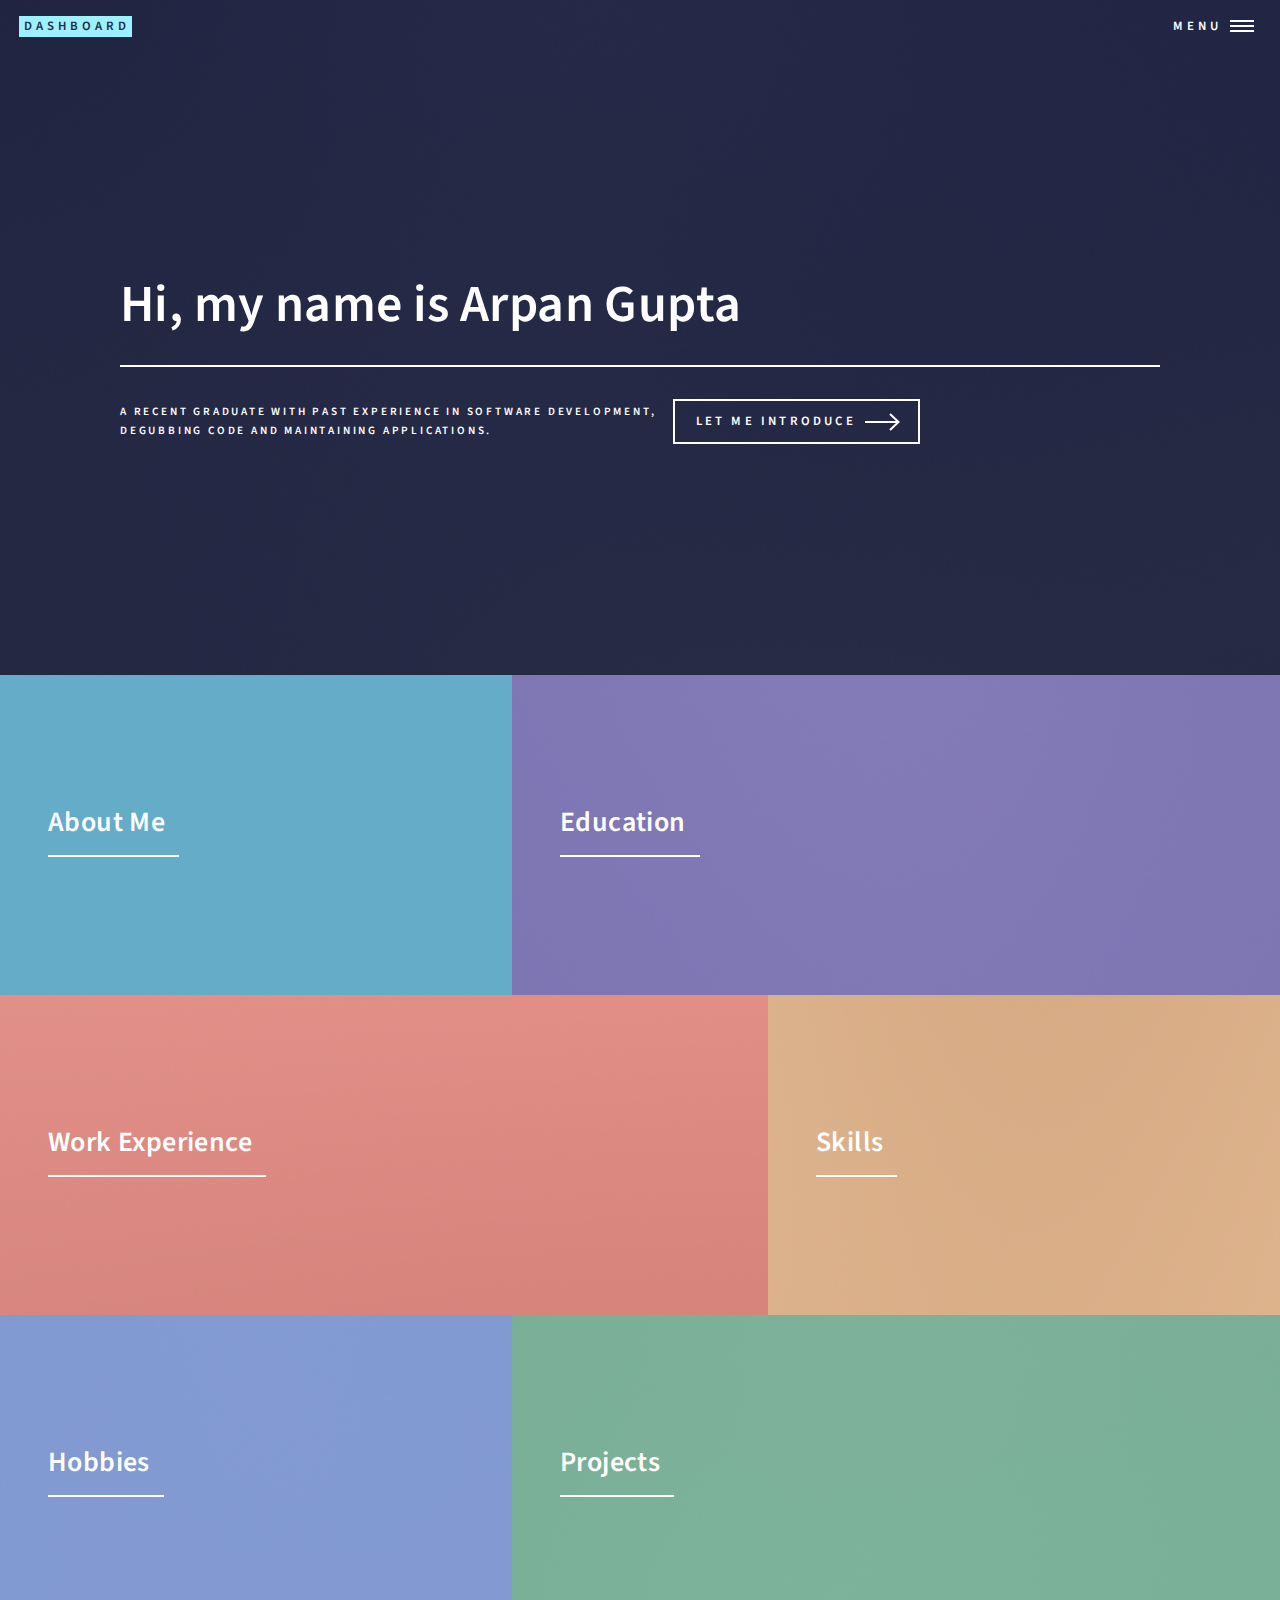
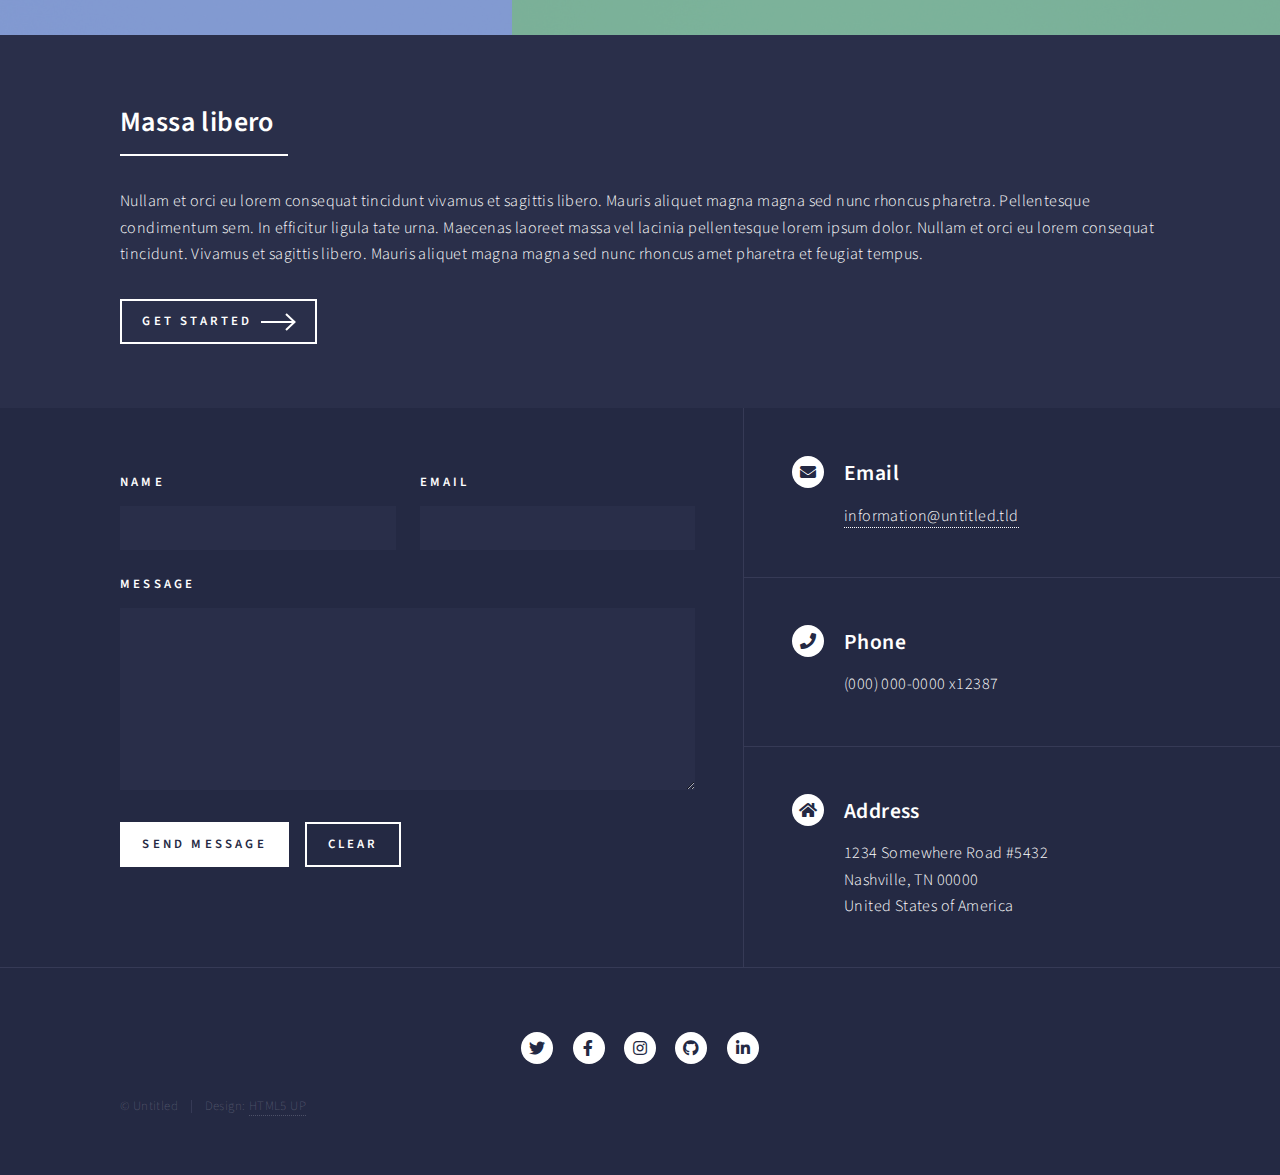
==== index.html @ 70f7184c "Basic Landing Pages" ====
<!DOCTYPE HTML>
<!--
	Forty by HTML5 UP
	html5up.net | @ajlkn
	Free for personal and commercial use under the CCA 3.0 license (html5up.net/license)
-->
<html>
	<head>
		<title>Arpan's Portfolio</title>
		<meta charset="utf-8" />
		<meta name="viewport" content="width=device-width, initial-scale=1, user-scalable=no" />
		<link rel="stylesheet" href="assets/css/main.css" />
		<noscript><link rel="stylesheet" href="assets/css/noscript.css" /></noscript>
	</head>
	<body class="is-preload">

		<!-- Wrapper -->
			<div id="wrapper">

				<!-- Header -->
					<header id="header" class="alt">
						<a href="index.html" class="logo"><strong>Dashboard</strong> <!--<span>by HTML5 UP</span> --></a> 
						<nav>
							<a href="#menu">Menu</a>
						</nav>
					</header>

				<!-- Menu -->
					<nav id="menu">
						<ul class="links">
							<li><a href="index.html">Home</a></li>
							<li><a href="landing.html">Landing</a></li>
							<li><a href="generic.html">Generic</a></li>
							<li><a href="elements.html">Elements</a></li>
						</ul>
						<ul class="actions stacked">
							<li><a href="#" class="button primary fit">Get Started</a></li>
							<li><a href="#" class="button fit">Log In</a></li>
						</ul>
					</nav>

				<!-- Banner -->
					<section id="banner" class="major">
						<div class="inner">
							<header class="major">
								<h1>Hi, my name is Arpan Gupta</h1>
							</header>
							<div class="content">
								<p>A recent graduate with past experience in software development, <br />
								Degubbing Code and Maintaining applications. </p>
								<ul class="actions">
									<li><a href="#one" class="button next scrolly">Let me introduce</a></li>
								</ul>
							</div>
						</div>
					</section>

				<!-- Main -->
					<div id="main">

						<!-- One -->
							<section id="one" class="tiles">
								<article>
									<span class="image">
										<img src="IMG20230329201135.jpg" alt="" />
									</span>
									<header class="major">
										<h3><a href="about_me.html" class="link">About Me</a></h3>
										<!-- <p>Ipsum dolor sit amet</p> -->
									</header>
								</article>
								<article>
									<span class="image">
										<img src="images/pic02.jpg" alt="" />
									</span>
									<header class="major">
										<h3><a href="education.html" class="link">Education</a></h3>
										<!-- <p>feugiat amet tempus</p> -->
									</header>
								</article>
								<article>
									<span class="image">
										<img src="images/pic03.jpg" alt="" />
									</span>
									<header class="major">
										<h3><a href="work_exp.html" class="link">Work Experience</a></h3>
										<!-- <p>Lorem etiam nullam</p> -->
									</header>
								</article>
								<article>
									<span class="image">
										<img src="images/pic04.jpg" alt="" />
									</span>
									<header class="major">
										<h3><a href="landing.html" class="link">Skills</a></h3>
										<!-- <p>Nisl sed aliquam</p> -->
									</header>
								</article>
								<article>
									<span class="image">
										<img src="images/pic05.jpg" alt="" />
									</span>
									<header class="major">
										<h3><a href="landing.html" class="link">Hobbies</a></h3>
										<!-- <p>Ipsum dolor sit amet</p> -->
									</header>
								</article>
								<article>
									<span class="image">
										<img src="images/pic06.jpg" alt="" />
									</span>
									<header class="major">
										<h3><a href="landing.html" class="link">Projects</a></h3>
										<!-- <p>Feugiat amet tempus</p> -->
									</header>
								</article>
							</section>

						<!-- Two -->
							<section id="two">
								<div class="inner">
									<header class="major">
										<h2>Massa libero</h2>
									</header>
									<p>Nullam et orci eu lorem consequat tincidunt vivamus et sagittis libero. Mauris aliquet magna magna sed nunc rhoncus pharetra. Pellentesque condimentum sem. In efficitur ligula tate urna. Maecenas laoreet massa vel lacinia pellentesque lorem ipsum dolor. Nullam et orci eu lorem consequat tincidunt. Vivamus et sagittis libero. Mauris aliquet magna magna sed nunc rhoncus amet pharetra et feugiat tempus.</p>
									<ul class="actions">
										<li><a href="landing.html" class="button next">Get Started</a></li>
									</ul>
								</div>
							</section>

					</div>

				<!-- Contact -->
					<section id="contact">
						<div class="inner">
							<section>
								<form method="post" action="#">
									<div class="fields">
										<div class="field half">
											<label for="name">Name</label>
											<input type="text" name="name" id="name" />
										</div>
										<div class="field half">
											<label for="email">Email</label>
											<input type="text" name="email" id="email" />
										</div>
										<div class="field">
											<label for="message">Message</label>
											<textarea name="message" id="message" rows="6"></textarea>
										</div>
									</div>
									<ul class="actions">
										<li><input type="submit" value="Send Message" class="primary" /></li>
										<li><input type="reset" value="Clear" /></li>
									</ul>
								</form>
							</section>
							<section class="split">
								<section>
									<div class="contact-method">
										<span class="icon solid alt fa-envelope"></span>
										<h3>Email</h3>
										<a href="#">information@untitled.tld</a>
									</div>
								</section>
								<section>
									<div class="contact-method">
										<span class="icon solid alt fa-phone"></span>
										<h3>Phone</h3>
										<span>(000) 000-0000 x12387</span>
									</div>
								</section>
								<section>
									<div class="contact-method">
										<span class="icon solid alt fa-home"></span>
										<h3>Address</h3>
										<span>1234 Somewhere Road #5432<br />
										Nashville, TN 00000<br />
										United States of America</span>
									</div>
								</section>
							</section>
						</div>
					</section>

				<!-- Footer -->
					<footer id="footer">
						<div class="inner">
							<ul class="icons">
								<li><a href="#" class="icon brands alt fa-twitter"><span class="label">Twitter</span></a></li>
								<li><a href="#" class="icon brands alt fa-facebook-f"><span class="label">Facebook</span></a></li>
								<li><a href="#" class="icon brands alt fa-instagram"><span class="label">Instagram</span></a></li>
								<li><a href="#" class="icon brands alt fa-github"><span class="label">GitHub</span></a></li>
								<li><a href="#" class="icon brands alt fa-linkedin-in"><span class="label">LinkedIn</span></a></li>
							</ul>
							<ul class="copyright">
								<li>&copy; Untitled</li><li>Design: <a href="https://html5up.net">HTML5 UP</a></li>
							</ul>
						</div>
					</footer>

			</div>

		<!-- Scripts -->
			<script src="assets/js/jquery.min.js"></script>
			<script src="assets/js/jquery.scrolly.min.js"></script>
			<script src="assets/js/jquery.scrollex.min.js"></script>
			<script src="assets/js/browser.min.js"></script>
			<script src="assets/js/breakpoints.min.js"></script>
			<script src="assets/js/util.js"></script>
			<script src="assets/js/main.js"></script>

	</body>
</html>
---- assets/css/main.css ----
@import url(fontawesome-all.min.css);
@import url("https://fonts.googleapis.com/css?family=Source+Sans+Pro:300,300italic,600,600italic");

/*
	Forty by HTML5 UP
	html5up.net | @ajlkn
	Free for personal and commercial use under the CCA 3.0 license (html5up.net/license)
*/

html, body, div, span, applet, object,
iframe, h1, h2, h3, h4, h5, h6, p, blockquote,
pre, a, abbr, acronym, address, big, cite,
code, del, dfn, em, img, ins, kbd, q, s, samp,
small, strike, strong, sub, sup, tt, var, b,
u, i, center, dl, dt, dd, ol, ul, li, fieldset,
form, label, legend, table, caption, tbody,
tfoot, thead, tr, th, td, article, aside,
canvas, details, embed, figure, figcaption,
footer, header, hgroup, menu, nav, output, ruby,
section, summary, time, mark, audio, video {
	margin: 0;
	padding: 0;
	border: 0;
	font-size: 100%;
	font: inherit;
	vertical-align: baseline;}

article, aside, details, figcaption, figure,
footer, header, hgroup, menu, nav, section {
	display: block;}

body {
	line-height: 1;
}

ol, ul {
	list-style: none;
}

blockquote, q {
	quotes: none;
}

	blockquote:before, blockquote:after, q:before, q:after {
		content: '';
		content: none;
	}

table {
	border-collapse: collapse;
	border-spacing: 0;
}

body {
	-webkit-text-size-adjust: none;
}

mark {
	background-color: transparent;
	color: inherit;
}

input::-moz-focus-inner {
	border: 0;
	padding: 0;
}

input, select, textarea {
	-moz-appearance: none;
	-webkit-appearance: none;
	-ms-appearance: none;
	appearance: none;
}

/* Basic */

	@-ms-viewport {
		width: device-width;
	}

	body {
		-ms-overflow-style: scrollbar;
	}

	@media screen and (max-width: 480px) {

		html, body {
			min-width: 320px;
		}

	}

	html {
		box-sizing: border-box;
	}

	*, *:before, *:after {
		box-sizing: inherit;
	}

	body {
		background: #242943;
	}

		body.is-preload *, body.is-preload *:before, body.is-preload *:after {
			-moz-animation: none !important;
			-webkit-animation: none !important;
			-ms-animation: none !important;
			animation: none !important;
			-moz-transition: none !important;
			-webkit-transition: none !important;
			-ms-transition: none !important;
			transition: none !important;
		}

/* Type */

	body, input, select, textarea {
		color: #ffffff;
		font-family: "Source Sans Pro", Helvetica, sans-serif;
		font-size: 17pt;
		font-weight: 300;
		letter-spacing: 0.025em;
		line-height: 1.65;
	}

		@media screen and (max-width: 1680px) {

			body, input, select, textarea {
				font-size: 14pt;
			}

		}

		@media screen and (max-width: 1280px) {

			body, input, select, textarea {
				font-size: 12pt;
			}

		}

		@media screen and (max-width: 360px) {

			body, input, select, textarea {
				font-size: 11pt;
			}

		}

	a {
		-moz-transition: color 0.2s ease-in-out, border-bottom-color 0.2s ease-in-out;
		-webkit-transition: color 0.2s ease-in-out, border-bottom-color 0.2s ease-in-out;
		-ms-transition: color 0.2s ease-in-out, border-bottom-color 0.2s ease-in-out;
		transition: color 0.2s ease-in-out, border-bottom-color 0.2s ease-in-out;
		border-bottom: dotted 1px;
		color: inherit;
		text-decoration: none;
	}

		a:hover {
			border-bottom-color: transparent;
			color: #9bf1ff !important;
		}

		a:active {
			color: #53e3fb !important;
		}

	strong, b {
		color: #ffffff;
		font-weight: 600;
	}

	em, i {
		font-style: italic;
	}

	p {
		margin: 0 0 2em 0;
	}

	h1, h2, h3, h4, h5, h6 {
		color: #ffffff;
		font-weight: 600;
		line-height: 1.65;
		margin: 0 0 1em 0;
	}

		h1 a, h2 a, h3 a, h4 a, h5 a, h6 a {
			color: inherit;
			border-bottom: 0;
		}

	h1 {
		font-size: 2.5em;
	}

	h2 {
		font-size: 1.75em;
	}

	h3 {
		font-size: 1.35em;
	}

	h4 {
		font-size: 1.1em;
	}

	h5 {
		font-size: 0.9em;
	}

	h6 {
		font-size: 0.7em;
	}

	@media screen and (max-width: 736px) {

		h1 {
			font-size: 2em;
		}

		h2 {
			font-size: 1.5em;
		}

		h3 {
			font-size: 1.25em;
		}

	}

	sub {
		font-size: 0.8em;
		position: relative;
		top: 0.5em;
	}

	sup {
		font-size: 0.8em;
		position: relative;
		top: -0.5em;
	}

	blockquote {
		border-left: solid 4px rgba(212, 212, 255, 0.1);
		font-style: italic;
		margin: 0 0 2em 0;
		padding: 0.5em 0 0.5em 2em;
	}

	code {
		background: rgba(212, 212, 255, 0.035);
		font-family: "Courier New", monospace;
		font-size: 0.9em;
		margin: 0 0.25em;
		padding: 0.25em 0.65em;
	}

	pre {
		-webkit-overflow-scrolling: touch;
		font-family: "Courier New", monospace;
		font-size: 0.9em;
		margin: 0 0 2em 0;
	}

		pre code {
			display: block;
			line-height: 1.75;
			padding: 1em 1.5em;
			overflow-x: auto;
		}

	hr {
		border: 0;
		border-bottom: solid 1px rgba(212, 212, 255, 0.1);
		margin: 2em 0;
	}

		hr.major {
			margin: 3em 0;
		}

	.align-left {
		text-align: left;
	}

	.align-center {
		text-align: center;
	}

	.align-right {
		text-align: right;
	}

/* Row */

	.row {
		display: flex;
		flex-wrap: wrap;
		box-sizing: border-box;
		align-items: stretch;
	}

		.row > * {
			box-sizing: border-box;
		}

		.row.gtr-uniform > * > :last-child {
			margin-bottom: 0;
		}

		.row.aln-left {
			justify-content: flex-start;
		}

		.row.aln-center {
			justify-content: center;
		}

		.row.aln-right {
			justify-content: flex-end;
		}

		.row.aln-top {
			align-items: flex-start;
		}

		.row.aln-middle {
			align-items: center;
		}

		.row.aln-bottom {
			align-items: flex-end;
		}

		.row > .imp {
			order: -1;
		}

		.row > .col-1 {
			width: 8.33333%;
		}

		.row > .off-1 {
			margin-left: 8.33333%;
		}

		.row > .col-2 {
			width: 16.66667%;
		}

		.row > .off-2 {
			margin-left: 16.66667%;
		}

		.row > .col-3 {
			width: 25%;
		}

		.row > .off-3 {
			margin-left: 25%;
		}

		.row > .col-4 {
			width: 33.33333%;
		}

		.row > .off-4 {
			margin-left: 33.33333%;
		}

		.row > .col-5 {
			width: 41.66667%;
		}

		.row > .off-5 {
			margin-left: 41.66667%;
		}

		.row > .col-6 {
			width: 50%;
		}

		.row > .off-6 {
			margin-left: 50%;
		}

		.row > .col-7 {
			width: 58.33333%;
		}

		.row > .off-7 {
			margin-left: 58.33333%;
		}

		.row > .col-8 {
			width: 66.66667%;
		}

		.row > .off-8 {
			margin-left: 66.66667%;
		}

		.row > .col-9 {
			width: 75%;
		}

		.row > .off-9 {
			margin-left: 75%;
		}

		.row > .col-10 {
			width: 83.33333%;
		}

		.row > .off-10 {
			margin-left: 83.33333%;
		}

		.row > .col-11 {
			width: 91.66667%;
		}

		.row > .off-11 {
			margin-left: 91.66667%;
		}

		.row > .col-12 {
			width: 100%;
		}

		.row > .off-12 {
			margin-left: 100%;
		}

		.row.gtr-0 {
			margin-top: 0;
			margin-left: 0em;
		}

			.row.gtr-0 > * {
				padding: 0 0 0 0em;
			}

			.row.gtr-0.gtr-uniform {
				margin-top: 0em;
			}

				.row.gtr-0.gtr-uniform > * {
					padding-top: 0em;
				}

		.row.gtr-25 {
			margin-top: 0;
			margin-left: -0.5em;
		}

			.row.gtr-25 > * {
				padding: 0 0 0 0.5em;
			}

			.row.gtr-25.gtr-uniform {
				margin-top: -0.5em;
			}

				.row.gtr-25.gtr-uniform > * {
					padding-top: 0.5em;
				}

		.row.gtr-50 {
			margin-top: 0;
			margin-left: -1em;
		}

			.row.gtr-50 > * {
				padding: 0 0 0 1em;
			}

			.row.gtr-50.gtr-uniform {
				margin-top: -1em;
			}

				.row.gtr-50.gtr-uniform > * {
					padding-top: 1em;
				}

		.row {
			margin-top: 0;
			margin-left: -2em;
		}

			.row > * {
				padding: 0 0 0 2em;
			}

			.row.gtr-uniform {
				margin-top: -2em;
			}

				.row.gtr-uniform > * {
					padding-top: 2em;
				}

		.row.gtr-150 {
			margin-top: 0;
			margin-left: -3em;
		}

			.row.gtr-150 > * {
				padding: 0 0 0 3em;
			}

			.row.gtr-150.gtr-uniform {
				margin-top: -3em;
			}

				.row.gtr-150.gtr-uniform > * {
					padding-top: 3em;
				}

		.row.gtr-200 {
			margin-top: 0;
			margin-left: -4em;
		}

			.row.gtr-200 > * {
				padding: 0 0 0 4em;
			}

			.row.gtr-200.gtr-uniform {
				margin-top: -4em;
			}

				.row.gtr-200.gtr-uniform > * {
					padding-top: 4em;
				}

		@media screen and (max-width: 1680px) {

			.row {
				display: flex;
				flex-wrap: wrap;
				box-sizing: border-box;
				align-items: stretch;
			}

				.row > * {
					box-sizing: border-box;
				}

				.row.gtr-uniform > * > :last-child {
					margin-bottom: 0;
				}

				.row.aln-left {
					justify-content: flex-start;
				}

				.row.aln-center {
					justify-content: center;
				}

				.row.aln-right {
					justify-content: flex-end;
				}

				.row.aln-top {
					align-items: flex-start;
				}

				.row.aln-middle {
					align-items: center;
				}

				.row.aln-bottom {
					align-items: flex-end;
				}

				.row > .imp-xlarge {
					order: -1;
				}

				.row > .col-1-xlarge {
					width: 8.33333%;
				}

				.row > .off-1-xlarge {
					margin-left: 8.33333%;
				}

				.row > .col-2-xlarge {
					width: 16.66667%;
				}

				.row > .off-2-xlarge {
					margin-left: 16.66667%;
				}

				.row > .col-3-xlarge {
					width: 25%;
				}

				.row > .off-3-xlarge {
					margin-left: 25%;
				}

				.row > .col-4-xlarge {
					width: 33.33333%;
				}

				.row > .off-4-xlarge {
					margin-left: 33.33333%;
				}

				.row > .col-5-xlarge {
					width: 41.66667%;
				}

				.row > .off-5-xlarge {
					margin-left: 41.66667%;
				}

				.row > .col-6-xlarge {
					width: 50%;
				}

				.row > .off-6-xlarge {
					margin-left: 50%;
				}

				.row > .col-7-xlarge {
					width: 58.33333%;
				}

				.row > .off-7-xlarge {
					margin-left: 58.33333%;
				}

				.row > .col-8-xlarge {
					width: 66.66667%;
				}

				.row > .off-8-xlarge {
					margin-left: 66.66667%;
				}

				.row > .col-9-xlarge {
					width: 75%;
				}

				.row > .off-9-xlarge {
					margin-left: 75%;
				}

				.row > .col-10-xlarge {
					width: 83.33333%;
				}

				.row > .off-10-xlarge {
					margin-left: 83.33333%;
				}

				.row > .col-11-xlarge {
					width: 91.66667%;
				}

				.row > .off-11-xlarge {
					margin-left: 91.66667%;
				}

				.row > .col-12-xlarge {
					width: 100%;
				}

				.row > .off-12-xlarge {
					margin-left: 100%;
				}

				.row.gtr-0 {
					margin-top: 0;
					margin-left: 0em;
				}

					.row.gtr-0 > * {
						padding: 0 0 0 0em;
					}

					.row.gtr-0.gtr-uniform {
						margin-top: 0em;
					}

						.row.gtr-0.gtr-uniform > * {
							padding-top: 0em;
						}

				.row.gtr-25 {
					margin-top: 0;
					margin-left: -0.5em;
				}

					.row.gtr-25 > * {
						padding: 0 0 0 0.5em;
					}

					.row.gtr-25.gtr-uniform {
						margin-top: -0.5em;
					}

						.row.gtr-25.gtr-uniform > * {
							padding-top: 0.5em;
						}

				.row.gtr-50 {
					margin-top: 0;
					margin-left: -1em;
				}

					.row.gtr-50 > * {
						padding: 0 0 0 1em;
					}

					.row.gtr-50.gtr-uniform {
						margin-top: -1em;
					}

						.row.gtr-50.gtr-uniform > * {
							padding-top: 1em;
						}

				.row {
					margin-top: 0;
					margin-left: -2em;
				}

					.row > * {
						padding: 0 0 0 2em;
					}

					.row.gtr-uniform {
						margin-top: -2em;
					}

						.row.gtr-uniform > * {
							padding-top: 2em;
						}

				.row.gtr-150 {
					margin-top: 0;
					margin-left: -3em;
				}

					.row.gtr-150 > * {
						padding: 0 0 0 3em;
					}

					.row.gtr-150.gtr-uniform {
						margin-top: -3em;
					}

						.row.gtr-150.gtr-uniform > * {
							padding-top: 3em;
						}

				.row.gtr-200 {
					margin-top: 0;
					margin-left: -4em;
				}

					.row.gtr-200 > * {
						padding: 0 0 0 4em;
					}

					.row.gtr-200.gtr-uniform {
						margin-top: -4em;
					}

						.row.gtr-200.gtr-uniform > * {
							padding-top: 4em;
						}

		}

		@media screen and (max-width: 1280px) {

			.row {
				display: flex;
				flex-wrap: wrap;
				box-sizing: border-box;
				align-items: stretch;
			}

				.row > * {
					box-sizing: border-box;
				}

				.row.gtr-uniform > * > :last-child {
					margin-bottom: 0;
				}

				.row.aln-left {
					justify-content: flex-start;
				}

				.row.aln-center {
					justify-content: center;
				}

				.row.aln-right {
					justify-content: flex-end;
				}

				.row.aln-top {
					align-items: flex-start;
				}

				.row.aln-middle {
					align-items: center;
				}

				.row.aln-bottom {
					align-items: flex-end;
				}

				.row > .imp-large {
					order: -1;
				}

				.row > .col-1-large {
					width: 8.33333%;
				}

				.row > .off-1-large {
					margin-left: 8.33333%;
				}

				.row > .col-2-large {
					width: 16.66667%;
				}

				.row > .off-2-large {
					margin-left: 16.66667%;
				}

				.row > .col-3-large {
					width: 25%;
				}

				.row > .off-3-large {
					margin-left: 25%;
				}

				.row > .col-4-large {
					width: 33.33333%;
				}

				.row > .off-4-large {
					margin-left: 33.33333%;
				}

				.row > .col-5-large {
					width: 41.66667%;
				}

				.row > .off-5-large {
					margin-left: 41.66667%;
				}

				.row > .col-6-large {
					width: 50%;
				}

				.row > .off-6-large {
					margin-left: 50%;
				}

				.row > .col-7-large {
					width: 58.33333%;
				}

				.row > .off-7-large {
					margin-left: 58.33333%;
				}

				.row > .col-8-large {
					width: 66.66667%;
				}

				.row > .off-8-large {
					margin-left: 66.66667%;
				}

				.row > .col-9-large {
					width: 75%;
				}

				.row > .off-9-large {
					margin-left: 75%;
				}

				.row > .col-10-large {
					width: 83.33333%;
				}

				.row > .off-10-large {
					margin-left: 83.33333%;
				}

				.row > .col-11-large {
					width: 91.66667%;
				}

				.row > .off-11-large {
					margin-left: 91.66667%;
				}

				.row > .col-12-large {
					width: 100%;
				}

				.row > .off-12-large {
					margin-left: 100%;
				}

				.row.gtr-0 {
					margin-top: 0;
					margin-left: 0em;
				}

					.row.gtr-0 > * {
						padding: 0 0 0 0em;
					}

					.row.gtr-0.gtr-uniform {
						margin-top: 0em;
					}

						.row.gtr-0.gtr-uniform > * {
							padding-top: 0em;
						}

				.row.gtr-25 {
					margin-top: 0;
					margin-left: -0.375em;
				}

					.row.gtr-25 > * {
						padding: 0 0 0 0.375em;
					}

					.row.gtr-25.gtr-uniform {
						margin-top: -0.375em;
					}

						.row.gtr-25.gtr-uniform > * {
							padding-top: 0.375em;
						}

				.row.gtr-50 {
					margin-top: 0;
					margin-left: -0.75em;
				}

					.row.gtr-50 > * {
						padding: 0 0 0 0.75em;
					}

					.row.gtr-50.gtr-uniform {
						margin-top: -0.75em;
					}

						.row.gtr-50.gtr-uniform > * {
							padding-top: 0.75em;
						}

				.row {
					margin-top: 0;
					margin-left: -1.5em;
				}

					.row > * {
						padding: 0 0 0 1.5em;
					}

					.row.gtr-uniform {
						margin-top: -1.5em;
					}

						.row.gtr-uniform > * {
							padding-top: 1.5em;
						}

				.row.gtr-150 {
					margin-top: 0;
					margin-left: -2.25em;
				}

					.row.gtr-150 > * {
						padding: 0 0 0 2.25em;
					}

					.row.gtr-150.gtr-uniform {
						margin-top: -2.25em;
					}

						.row.gtr-150.gtr-uniform > * {
							padding-top: 2.25em;
						}

				.row.gtr-200 {
					margin-top: 0;
					margin-left: -3em;
				}

					.row.gtr-200 > * {
						padding: 0 0 0 3em;
					}

					.row.gtr-200.gtr-uniform {
						margin-top: -3em;
					}

						.row.gtr-200.gtr-uniform > * {
							padding-top: 3em;
						}

		}

		@media screen and (max-width: 980px) {

			.row {
				display: flex;
				flex-wrap: wrap;
				box-sizing: border-box;
				align-items: stretch;
			}

				.row > * {
					box-sizing: border-box;
				}

				.row.gtr-uniform > * > :last-child {
					margin-bottom: 0;
				}

				.row.aln-left {
					justify-content: flex-start;
				}

				.row.aln-center {
					justify-content: center;
				}

				.row.aln-right {
					justify-content: flex-end;
				}

				.row.aln-top {
					align-items: flex-start;
				}

				.row.aln-middle {
					align-items: center;
				}

				.row.aln-bottom {
					align-items: flex-end;
				}

				.row > .imp-medium {
					order: -1;
				}

				.row > .col-1-medium {
					width: 8.33333%;
				}

				.row > .off-1-medium {
					margin-left: 8.33333%;
				}

				.row > .col-2-medium {
					width: 16.66667%;
				}

				.row > .off-2-medium {
					margin-left: 16.66667%;
				}

				.row > .col-3-medium {
					width: 25%;
				}

				.row > .off-3-medium {
					margin-left: 25%;
				}

				.row > .col-4-medium {
					width: 33.33333%;
				}

				.row > .off-4-medium {
					margin-left: 33.33333%;
				}

				.row > .col-5-medium {
					width: 41.66667%;
				}

				.row > .off-5-medium {
					margin-left: 41.66667%;
				}

				.row > .col-6-medium {
					width: 50%;
				}

				.row > .off-6-medium {
					margin-left: 50%;
				}

				.row > .col-7-medium {
					width: 58.33333%;
				}

				.row > .off-7-medium {
					margin-left: 58.33333%;
				}

				.row > .col-8-medium {
					width: 66.66667%;
				}

				.row > .off-8-medium {
					margin-left: 66.66667%;
				}

				.row > .col-9-medium {
					width: 75%;
				}

				.row > .off-9-medium {
					margin-left: 75%;
				}

				.row > .col-10-medium {
					width: 83.33333%;
				}

				.row > .off-10-medium {
					margin-left: 83.33333%;
				}

				.row > .col-11-medium {
					width: 91.66667%;
				}

				.row > .off-11-medium {
					margin-left: 91.66667%;
				}

				.row > .col-12-medium {
					width: 100%;
				}

				.row > .off-12-medium {
					margin-left: 100%;
				}

				.row.gtr-0 {
					margin-top: 0;
					margin-left: 0em;
				}

					.row.gtr-0 > * {
						padding: 0 0 0 0em;
					}

					.row.gtr-0.gtr-uniform {
						margin-top: 0em;
					}

						.row.gtr-0.gtr-uniform > * {
							padding-top: 0em;
						}

				.row.gtr-25 {
					margin-top: 0;
					margin-left: -0.375em;
				}

					.row.gtr-25 > * {
						padding: 0 0 0 0.375em;
					}

					.row.gtr-25.gtr-uniform {
						margin-top: -0.375em;
					}

						.row.gtr-25.gtr-uniform > * {
							padding-top: 0.375em;
						}

				.row.gtr-50 {
					margin-top: 0;
					margin-left: -0.75em;
				}

					.row.gtr-50 > * {
						padding: 0 0 0 0.75em;
					}

					.row.gtr-50.gtr-uniform {
						margin-top: -0.75em;
					}

						.row.gtr-50.gtr-uniform > * {
							padding-top: 0.75em;
						}

				.row {
					margin-top: 0;
					margin-left: -1.5em;
				}

					.row > * {
						padding: 0 0 0 1.5em;
					}

					.row.gtr-uniform {
						margin-top: -1.5em;
					}

						.row.gtr-uniform > * {
							padding-top: 1.5em;
						}

				.row.gtr-150 {
					margin-top: 0;
					margin-left: -2.25em;
				}

					.row.gtr-150 > * {
						padding: 0 0 0 2.25em;
					}

					.row.gtr-150.gtr-uniform {
						margin-top: -2.25em;
					}

						.row.gtr-150.gtr-uniform > * {
							padding-top: 2.25em;
						}

				.row.gtr-200 {
					margin-top: 0;
					margin-left: -3em;
				}

					.row.gtr-200 > * {
						padding: 0 0 0 3em;
					}

					.row.gtr-200.gtr-uniform {
						margin-top: -3em;
					}

						.row.gtr-200.gtr-uniform > * {
							padding-top: 3em;
						}

		}

		@media screen and (max-width: 736px) {

			.row {
				display: flex;
				flex-wrap: wrap;
				box-sizing: border-box;
				align-items: stretch;
			}

				.row > * {
					box-sizing: border-box;
				}

				.row.gtr-uniform > * > :last-child {
					margin-bottom: 0;
				}

				.row.aln-left {
					justify-content: flex-start;
				}

				.row.aln-center {
					justify-content: center;
				}

				.row.aln-right {
					justify-content: flex-end;
				}

				.row.aln-top {
					align-items: flex-start;
				}

				.row.aln-middle {
					align-items: center;
				}

				.row.aln-bottom {
					align-items: flex-end;
				}

				.row > .imp-small {
					order: -1;
				}

				.row > .col-1-small {
					width: 8.33333%;
				}

				.row > .off-1-small {
					margin-left: 8.33333%;
				}

				.row > .col-2-small {
					width: 16.66667%;
				}

				.row > .off-2-small {
					margin-left: 16.66667%;
				}

				.row > .col-3-small {
					width: 25%;
				}

				.row > .off-3-small {
					margin-left: 25%;
				}

				.row > .col-4-small {
					width: 33.33333%;
				}

				.row > .off-4-small {
					margin-left: 33.33333%;
				}

				.row > .col-5-small {
					width: 41.66667%;
				}

				.row > .off-5-small {
					margin-left: 41.66667%;
				}

				.row > .col-6-small {
					width: 50%;
				}

				.row > .off-6-small {
					margin-left: 50%;
				}

				.row > .col-7-small {
					width: 58.33333%;
				}

				.row > .off-7-small {
					margin-left: 58.33333%;
				}

				.row > .col-8-small {
					width: 66.66667%;
				}

				.row > .off-8-small {
					margin-left: 66.66667%;
				}

				.row > .col-9-small {
					width: 75%;
				}

				.row > .off-9-small {
					margin-left: 75%;
				}

				.row > .col-10-small {
					width: 83.33333%;
				}

				.row > .off-10-small {
					margin-left: 83.33333%;
				}

				.row > .col-11-small {
					width: 91.66667%;
				}

				.row > .off-11-small {
					margin-left: 91.66667%;
				}

				.row > .col-12-small {
					width: 100%;
				}

				.row > .off-12-small {
					margin-left: 100%;
				}

				.row.gtr-0 {
					margin-top: 0;
					margin-left: 0em;
				}

					.row.gtr-0 > * {
						padding: 0 0 0 0em;
					}

					.row.gtr-0.gtr-uniform {
						margin-top: 0em;
					}

						.row.gtr-0.gtr-uniform > * {
							padding-top: 0em;
						}

				.row.gtr-25 {
					margin-top: 0;
					margin-left: -0.3125em;
				}

					.row.gtr-25 > * {
						padding: 0 0 0 0.3125em;
					}

					.row.gtr-25.gtr-uniform {
						margin-top: -0.3125em;
					}

						.row.gtr-25.gtr-uniform > * {
							padding-top: 0.3125em;
						}

				.row.gtr-50 {
					margin-top: 0;
					margin-left: -0.625em;
				}

					.row.gtr-50 > * {
						padding: 0 0 0 0.625em;
					}

					.row.gtr-50.gtr-uniform {
						margin-top: -0.625em;
					}

						.row.gtr-50.gtr-uniform > * {
							padding-top: 0.625em;
						}

				.row {
					margin-top: 0;
					margin-left: -1.25em;
				}

					.row > * {
						padding: 0 0 0 1.25em;
					}

					.row.gtr-uniform {
						margin-top: -1.25em;
					}

						.row.gtr-uniform > * {
							padding-top: 1.25em;
						}

				.row.gtr-150 {
					margin-top: 0;
					margin-left: -1.875em;
				}

					.row.gtr-150 > * {
						padding: 0 0 0 1.875em;
					}

					.row.gtr-150.gtr-uniform {
						margin-top: -1.875em;
					}

						.row.gtr-150.gtr-uniform > * {
							padding-top: 1.875em;
						}

				.row.gtr-200 {
					margin-top: 0;
					margin-left: -2.5em;
				}

					.row.gtr-200 > * {
						padding: 0 0 0 2.5em;
					}

					.row.gtr-200.gtr-uniform {
						margin-top: -2.5em;
					}

						.row.gtr-200.gtr-uniform > * {
							padding-top: 2.5em;
						}

		}

		@media screen and (max-width: 480px) {

			.row {
				display: flex;
				flex-wrap: wrap;
				box-sizing: border-box;
				align-items: stretch;
			}

				.row > * {
					box-sizing: border-box;
				}

				.row.gtr-uniform > * > :last-child {
					margin-bottom: 0;
				}

				.row.aln-left {
					justify-content: flex-start;
				}

				.row.aln-center {
					justify-content: center;
				}

				.row.aln-right {
					justify-content: flex-end;
				}

				.row.aln-top {
					align-items: flex-start;
				}

				.row.aln-middle {
					align-items: center;
				}

				.row.aln-bottom {
					align-items: flex-end;
				}

				.row > .imp-xsmall {
					order: -1;
				}

				.row > .col-1-xsmall {
					width: 8.33333%;
				}

				.row > .off-1-xsmall {
					margin-left: 8.33333%;
				}

				.row > .col-2-xsmall {
					width: 16.66667%;
				}

				.row > .off-2-xsmall {
					margin-left: 16.66667%;
				}

				.row > .col-3-xsmall {
					width: 25%;
				}

				.row > .off-3-xsmall {
					margin-left: 25%;
				}

				.row > .col-4-xsmall {
					width: 33.33333%;
				}

				.row > .off-4-xsmall {
					margin-left: 33.33333%;
				}

				.row > .col-5-xsmall {
					width: 41.66667%;
				}

				.row > .off-5-xsmall {
					margin-left: 41.66667%;
				}

				.row > .col-6-xsmall {
					width: 50%;
				}

				.row > .off-6-xsmall {
					margin-left: 50%;
				}

				.row > .col-7-xsmall {
					width: 58.33333%;
				}

				.row > .off-7-xsmall {
					margin-left: 58.33333%;
				}

				.row > .col-8-xsmall {
					width: 66.66667%;
				}

				.row > .off-8-xsmall {
					margin-left: 66.66667%;
				}

				.row > .col-9-xsmall {
					width: 75%;
				}

				.row > .off-9-xsmall {
					margin-left: 75%;
				}

				.row > .col-10-xsmall {
					width: 83.33333%;
				}

				.row > .off-10-xsmall {
					margin-left: 83.33333%;
				}

				.row > .col-11-xsmall {
					width: 91.66667%;
				}

				.row > .off-11-xsmall {
					margin-left: 91.66667%;
				}

				.row > .col-12-xsmall {
					width: 100%;
				}

				.row > .off-12-xsmall {
					margin-left: 100%;
				}

				.row.gtr-0 {
					margin-top: 0;
					margin-left: 0em;
				}

					.row.gtr-0 > * {
						padding: 0 0 0 0em;
					}

					.row.gtr-0.gtr-uniform {
						margin-top: 0em;
					}

						.row.gtr-0.gtr-uniform > * {
							padding-top: 0em;
						}

				.row.gtr-25 {
					margin-top: 0;
					margin-left: -0.3125em;
				}

					.row.gtr-25 > * {
						padding: 0 0 0 0.3125em;
					}

					.row.gtr-25.gtr-uniform {
						margin-top: -0.3125em;
					}

						.row.gtr-25.gtr-uniform > * {
							padding-top: 0.3125em;
						}

				.row.gtr-50 {
					margin-top: 0;
					margin-left: -0.625em;
				}

					.row.gtr-50 > * {
						padding: 0 0 0 0.625em;
					}

					.row.gtr-50.gtr-uniform {
						margin-top: -0.625em;
					}

						.row.gtr-50.gtr-uniform > * {
							padding-top: 0.625em;
						}

				.row {
					margin-top: 0;
					margin-left: -1.25em;
				}

					.row > * {
						padding: 0 0 0 1.25em;
					}

					.row.gtr-uniform {
						margin-top: -1.25em;
					}

						.row.gtr-uniform > * {
							padding-top: 1.25em;
						}

				.row.gtr-150 {
					margin-top: 0;
					margin-left: -1.875em;
				}

					.row.gtr-150 > * {
						padding: 0 0 0 1.875em;
					}

					.row.gtr-150.gtr-uniform {
						margin-top: -1.875em;
					}

						.row.gtr-150.gtr-uniform > * {
							padding-top: 1.875em;
						}

				.row.gtr-200 {
					margin-top: 0;
					margin-left: -2.5em;
				}

					.row.gtr-200 > * {
						padding: 0 0 0 2.5em;
					}

					.row.gtr-200.gtr-uniform {
						margin-top: -2.5em;
					}

						.row.gtr-200.gtr-uniform > * {
							padding-top: 2.5em;
						}

		}

/* Section/Article */

	section.special, article.special {
		text-align: center;
	}

	header.major {
		width: -moz-max-content;
		width: -webkit-max-content;
		width: -ms-max-content;
		width: max-content;
		margin-bottom: 2em;
	}

		header.major > :first-child {
			margin-bottom: 0;
			width: calc(100% + 0.5em);
		}

			header.major > :first-child:after {
				content: '';
				background-color: #ffffff;
				display: block;
				height: 2px;
				margin: 0.325em 0 0.5em 0;
				width: 100%;
			}

		header.major > p {
			font-size: 0.7em;
			font-weight: 600;
			letter-spacing: 0.25em;
			margin-bottom: 0;
			text-transform: uppercase;
		}

		body.is-ie header.major > :first-child:after {
			max-width: 9em;
		}

		body.is-ie header.major > h1:after {
			max-width: 100% !important;
		}

	@media screen and (max-width: 736px) {

		header.major > p br {
			display: none;
		}

	}

/* Form */

	form {
		margin: 0 0 2em 0;
	}

		form > :last-child {
			margin-bottom: 0;
		}

		form > .fields {
			display: -moz-flex;
			display: -webkit-flex;
			display: -ms-flex;
			display: flex;
			-moz-flex-wrap: wrap;
			-webkit-flex-wrap: wrap;
			-ms-flex-wrap: wrap;
			flex-wrap: wrap;
			width: calc(100% + 3em);
			margin: -1.5em 0 2em -1.5em;
		}

			form > .fields > .field {
				-moz-flex-grow: 0;
				-webkit-flex-grow: 0;
				-ms-flex-grow: 0;
				flex-grow: 0;
				-moz-flex-shrink: 0;
				-webkit-flex-shrink: 0;
				-ms-flex-shrink: 0;
				flex-shrink: 0;
				padding: 1.5em 0 0 1.5em;
				width: calc(100% - 1.5em);
			}

				form > .fields > .field.half {
					width: calc(50% - 0.75em);
				}

				form > .fields > .field.third {
					width: calc(100%/3 - 0.5em);
				}

				form > .fields > .field.quarter {
					width: calc(25% - 0.375em);
				}

		@media screen and (max-width: 480px) {

			form > .fields {
				width: calc(100% + 3em);
				margin: -1.5em 0 2em -1.5em;
			}

				form > .fields > .field {
					padding: 1.5em 0 0 1.5em;
					width: calc(100% - 1.5em);
				}

					form > .fields > .field.half {
						width: calc(100% - 1.5em);
					}

					form > .fields > .field.third {
						width: calc(100% - 1.5em);
					}

					form > .fields > .field.quarter {
						width: calc(100% - 1.5em);
					}

		}

	label {
		color: #ffffff;
		display: block;
		font-size: 0.8em;
		font-weight: 600;
		letter-spacing: 0.25em;
		margin: 0 0 1em 0;
		text-transform: uppercase;
	}

	input[type="text"],
	input[type="password"],
	input[type="email"],
	input[type="tel"],
	input[type="search"],
	input[type="url"],
	select,
	textarea {
		-moz-appearance: none;
		-webkit-appearance: none;
		-ms-appearance: none;
		appearance: none;
		background: rgba(212, 212, 255, 0.035);
		border: none;
		border-radius: 0;
		color: inherit;
		display: block;
		outline: 0;
		padding: 0 1em;
		text-decoration: none;
		width: 100%;
	}

		input[type="text"]:invalid,
		input[type="password"]:invalid,
		input[type="email"]:invalid,
		input[type="tel"]:invalid,
		input[type="search"]:invalid,
		input[type="url"]:invalid,
		select:invalid,
		textarea:invalid {
			box-shadow: none;
		}

		input[type="text"]:focus,
		input[type="password"]:focus,
		input[type="email"]:focus,
		input[type="tel"]:focus,
		input[type="search"]:focus,
		input[type="url"]:focus,
		select:focus,
		textarea:focus {
			border-color: #9bf1ff;
			box-shadow: 0 0 0 2px #9bf1ff;
		}

	select {
		background-image: url("data:image/svg+xml;charset=utf8,%3Csvg xmlns='http://www.w3.org/2000/svg' width='40' height='40' preserveAspectRatio='none' viewBox='0 0 40 40'%3E%3Cpath d='M9.4,12.3l10.4,10.4l10.4-10.4c0.2-0.2,0.5-0.4,0.9-0.4c0.3,0,0.6,0.1,0.9,0.4l3.3,3.3c0.2,0.2,0.4,0.5,0.4,0.9 c0,0.4-0.1,0.6-0.4,0.9L20.7,31.9c-0.2,0.2-0.5,0.4-0.9,0.4c-0.3,0-0.6-0.1-0.9-0.4L4.3,17.3c-0.2-0.2-0.4-0.5-0.4-0.9 c0-0.4,0.1-0.6,0.4-0.9l3.3-3.3c0.2-0.2,0.5-0.4,0.9-0.4S9.1,12.1,9.4,12.3z' fill='rgba(212, 212, 255, 0.1)' /%3E%3C/svg%3E");
		background-size: 1.25rem;
		background-repeat: no-repeat;
		background-position: calc(100% - 1rem) center;
		height: 2.75em;
		padding-right: 2.75em;
		text-overflow: ellipsis;
	}

		select option {
			color: #ffffff;
			background: #242943;
		}

		select:focus::-ms-value {
			background-color: transparent;
		}

		select::-ms-expand {
			display: none;
		}

	input[type="text"],
	input[type="password"],
	input[type="email"],
	input[type="tel"],
	input[type="search"],
	input[type="url"],
	select {
		height: 2.75em;
	}

	textarea {
		padding: 0.75em 1em;
	}

	input[type="checkbox"],
	input[type="radio"] {
		-moz-appearance: none;
		-webkit-appearance: none;
		-ms-appearance: none;
		appearance: none;
		display: block;
		float: left;
		margin-right: -2em;
		opacity: 0;
		width: 1em;
		z-index: -1;
	}

		input[type="checkbox"] + label,
		input[type="radio"] + label {
			text-decoration: none;
			color: #ffffff;
			cursor: pointer;
			display: inline-block;
			font-weight: 300;
			padding-left: 2.65em;
			padding-right: 0.75em;
			position: relative;
		}

			input[type="checkbox"] + label:before,
			input[type="radio"] + label:before {
				-moz-osx-font-smoothing: grayscale;
				-webkit-font-smoothing: antialiased;
				display: inline-block;
				font-style: normal;
				font-variant: normal;
				text-rendering: auto;
				line-height: 1;
				text-transform: none !important;
				font-family: 'Font Awesome 5 Free';
				font-weight: 900;
			}

			input[type="checkbox"] + label:before,
			input[type="radio"] + label:before {
				background: rgba(212, 212, 255, 0.035);
				content: '';
				display: inline-block;
				font-size: 0.8em;
				height: 2.0625em;
				left: 0;
				letter-spacing: 0;
				line-height: 2.0625em;
				position: absolute;
				text-align: center;
				top: 0;
				width: 2.0625em;
			}

		input[type="checkbox"]:checked + label:before,
		input[type="radio"]:checked + label:before {
			background: #ffffff;
			border-color: #9bf1ff;
			content: '\f00c';
			color: #242943;
		}

		input[type="checkbox"]:focus + label:before,
		input[type="radio"]:focus + label:before {
			box-shadow: 0 0 0 2px #9bf1ff;
		}

	input[type="radio"] + label:before {
		border-radius: 100%;
	}

	::-webkit-input-placeholder {
		color: rgba(244, 244, 255, 0.2) !important;
		opacity: 1.0;
	}

	:-moz-placeholder {
		color: rgba(244, 244, 255, 0.2) !important;
		opacity: 1.0;
	}

	::-moz-placeholder {
		color: rgba(244, 244, 255, 0.2) !important;
		opacity: 1.0;
	}

	:-ms-input-placeholder {
		color: rgba(244, 244, 255, 0.2) !important;
		opacity: 1.0;
	}

/* Box */

	.box {
		border: solid 1px rgba(212, 212, 255, 0.1);
		margin-bottom: 2em;
		padding: 1.5em;
	}

		.box > :last-child,
		.box > :last-child > :last-child,
		.box > :last-child > :last-child > :last-child {
			margin-bottom: 0;
		}

		.box.alt {
			border: 0;
			border-radius: 0;
			padding: 0;
		}

/* Icon */

	.icon {
		text-decoration: none;
		border-bottom: none;
		position: relative;
	}

		.icon:before {
			-moz-osx-font-smoothing: grayscale;
			-webkit-font-smoothing: antialiased;
			display: inline-block;
			font-style: normal;
			font-variant: normal;
			text-rendering: auto;
			line-height: 1;
			text-transform: none !important;
			font-family: 'Font Awesome 5 Free';
			font-weight: 400;
		}

		.icon > .label {
			display: none;
		}

		.icon:before {
			line-height: inherit;
		}

		.icon.solid:before {
			font-weight: 900;
		}

		.icon.brands:before {
			font-family: 'Font Awesome 5 Brands';
		}

		.icon.alt:before {
			background-color: #ffffff;
			border-radius: 100%;
			color: #242943;
			display: inline-block;
			height: 2em;
			line-height: 2em;
			text-align: center;
			width: 2em;
		}

	a.icon.alt:before {
		-moz-transition: background-color 0.2s ease-in-out;
		-webkit-transition: background-color 0.2s ease-in-out;
		-ms-transition: background-color 0.2s ease-in-out;
		transition: background-color 0.2s ease-in-out;
	}

	a.icon.alt:hover:before {
		background-color: #6fc3df;
	}

	a.icon.alt:active:before {
		background-color: #37a6cb;
	}

/* Image */

	.image {
		border: 0;
		display: inline-block;
		position: relative;
	}

		.image img {
			display: block;
		}

		.image.left, .image.right {
			max-width: 30%;
		}

			.image.left img, .image.right img {
				width: 100%;
			}

		.image.left {
			float: left;
			margin: 0 1.5em 1.25em 0;
			top: 0.25em;
		}

		.image.right {
			float: right;
			margin: 0 0 1.25em 1.5em;
			top: 0.25em;
		}

		.image.fit {
			display: block;
			margin: 0 0 2em 0;
			width: 100%;
		}

			.image.fit img {
				width: 100%;
			}

		.image.main {
			display: block;
			margin: 2.5em 0;
			width: 100%;
		}

			.image.main img {
				width: 100%;
			}

			@media screen and (max-width: 736px) {

				.image.main {
					margin: 1.5em 0;
				}

			}

/* List */

	ol {
		list-style: decimal;
		margin: 0 0 2em 0;
		padding-left: 1.25em;
	}

		ol li {
			padding-left: 0.25em;
		}

	ul {
		list-style: disc;
		margin: 0 0 2em 0;
		padding-left: 1em;
	}

		ul li {
			padding-left: 0.5em;
		}

		ul.alt {
			list-style: none;
			padding-left: 0;
		}

			ul.alt li {
				border-top: solid 1px rgba(212, 212, 255, 0.1);
				padding: 0.5em 0;
			}

				ul.alt li:first-child {
					border-top: 0;
					padding-top: 0;
				}

	dl {
		margin: 0 0 2em 0;
	}

		dl dt {
			display: block;
			font-weight: 600;
			margin: 0 0 1em 0;
		}

		dl dd {
			margin-left: 2em;
		}

/* Actions */

	ul.actions {
		display: -moz-flex;
		display: -webkit-flex;
		display: -ms-flex;
		display: flex;
		cursor: default;
		list-style: none;
		margin-left: -1em;
		padding-left: 0;
	}

		ul.actions li {
			padding: 0 0 0 1em;
			vertical-align: middle;
		}

		ul.actions.special {
			-moz-justify-content: center;
			-webkit-justify-content: center;
			-ms-justify-content: center;
			justify-content: center;
			width: 100%;
			margin-left: 0;
		}

			ul.actions.special li:first-child {
				padding-left: 0;
			}

		ul.actions.stacked {
			-moz-flex-direction: column;
			-webkit-flex-direction: column;
			-ms-flex-direction: column;
			flex-direction: column;
			margin-left: 0;
		}

			ul.actions.stacked li {
				padding: 1.3em 0 0 0;
			}

				ul.actions.stacked li:first-child {
					padding-top: 0;
				}

		ul.actions.fit {
			width: calc(100% + 1em);
		}

			ul.actions.fit li {
				-moz-flex-grow: 1;
				-webkit-flex-grow: 1;
				-ms-flex-grow: 1;
				flex-grow: 1;
				-moz-flex-shrink: 1;
				-webkit-flex-shrink: 1;
				-ms-flex-shrink: 1;
				flex-shrink: 1;
				width: 100%;
			}

				ul.actions.fit li > * {
					width: 100%;
				}

			ul.actions.fit.stacked {
				width: 100%;
			}

/* Icons */

	ul.icons {
		cursor: default;
		list-style: none;
		padding-left: 0;
	}

		ul.icons li {
			display: inline-block;
			padding: 0 1em 0 0;
		}

			ul.icons li:last-child {
				padding-right: 0;
			}

		@media screen and (max-width: 736px) {

			ul.icons li {
				padding: 0 0.75em 0 0;
			}

		}

/* Pagination */

	ul.pagination {
		cursor: default;
		list-style: none;
		padding-left: 0;
	}

		ul.pagination li {
			display: inline-block;
			padding-left: 0;
			vertical-align: middle;
		}

			ul.pagination li > .page {
				-moz-transition: background-color 0.2s ease-in-out, color 0.2s ease-in-out;
				-webkit-transition: background-color 0.2s ease-in-out, color 0.2s ease-in-out;
				-ms-transition: background-color 0.2s ease-in-out, color 0.2s ease-in-out;
				transition: background-color 0.2s ease-in-out, color 0.2s ease-in-out;
				border-bottom: 0;
				display: inline-block;
				font-size: 0.8em;
				font-weight: 600;
				height: 1.5em;
				line-height: 1.5em;
				margin: 0 0.125em;
				min-width: 1.5em;
				padding: 0 0.5em;
				text-align: center;
			}

				ul.pagination li > .page.active {
					background-color: #ffffff;
					color: #242943;
				}

					ul.pagination li > .page.active:hover {
						background-color: #9bf1ff;
						color: #242943 !important;
					}

					ul.pagination li > .page.active:active {
						background-color: #53e3fb;
					}

			ul.pagination li:first-child {
				padding-right: 0.75em;
			}

			ul.pagination li:last-child {
				padding-left: 0.75em;
			}

		@media screen and (max-width: 480px) {

			ul.pagination li:nth-child(n+2):nth-last-child(n+2) {
				display: none;
			}

			ul.pagination li:first-child {
				padding-right: 0;
			}

		}

/* Table */

	.table-wrapper {
		-webkit-overflow-scrolling: touch;
		overflow-x: auto;
	}

	table {
		margin: 0 0 2em 0;
		width: 100%;
	}

		table tbody tr {
			border: solid 1px rgba(212, 212, 255, 0.1);
			border-left: 0;
			border-right: 0;
		}

			table tbody tr:nth-child(2n + 1) {
				background-color: rgba(212, 212, 255, 0.035);
			}

		table td {
			padding: 0.75em 0.75em;
		}

		table th {
			color: #ffffff;
			font-size: 0.9em;
			font-weight: 600;
			padding: 0 0.75em 0.75em 0.75em;
			text-align: left;
		}

		table thead {
			border-bottom: solid 2px rgba(212, 212, 255, 0.1);
		}

		table tfoot {
			border-top: solid 2px rgba(212, 212, 255, 0.1);
		}

		table.alt {
			border-collapse: separate;
		}

			table.alt tbody tr td {
				border: solid 1px rgba(212, 212, 255, 0.1);
				border-left-width: 0;
				border-top-width: 0;
			}

				table.alt tbody tr td:first-child {
					border-left-width: 1px;
				}

			table.alt tbody tr:first-child td {
				border-top-width: 1px;
			}

			table.alt thead {
				border-bottom: 0;
			}

			table.alt tfoot {
				border-top: 0;
			}

/* Button */

	input[type="submit"],
	input[type="reset"],
	input[type="button"],
	button,
	.button {
		-moz-appearance: none;
		-webkit-appearance: none;
		-ms-appearance: none;
		appearance: none;
		-moz-transition: background-color 0.2s ease-in-out, box-shadow 0.2s ease-in-out, color 0.2s ease-in-out;
		-webkit-transition: background-color 0.2s ease-in-out, box-shadow 0.2s ease-in-out, color 0.2s ease-in-out;
		-ms-transition: background-color 0.2s ease-in-out, box-shadow 0.2s ease-in-out, color 0.2s ease-in-out;
		transition: background-color 0.2s ease-in-out, box-shadow 0.2s ease-in-out, color 0.2s ease-in-out;
		background-color: transparent;
		border: 0;
		border-radius: 0;
		box-shadow: inset 0 0 0 2px #ffffff;
		color: #ffffff;
		cursor: pointer;
		display: inline-block;
		font-size: 0.8em;
		font-weight: 600;
		height: 3.5em;
		letter-spacing: 0.25em;
		line-height: 3.5em;
		padding: 0 1.75em;
		text-align: center;
		text-decoration: none;
		text-transform: uppercase;
		white-space: nowrap;
	}

		input[type="submit"]:hover, input[type="submit"]:active,
		input[type="reset"]:hover,
		input[type="reset"]:active,
		input[type="button"]:hover,
		input[type="button"]:active,
		button:hover,
		button:active,
		.button:hover,
		.button:active {
			box-shadow: inset 0 0 0 2px #9bf1ff;
			color: #9bf1ff;
		}

		input[type="submit"]:active,
		input[type="reset"]:active,
		input[type="button"]:active,
		button:active,
		.button:active {
			background-color: rgba(155, 241, 255, 0.1);
			box-shadow: inset 0 0 0 2px #53e3fb;
			color: #53e3fb;
		}

		input[type="submit"].icon:before,
		input[type="reset"].icon:before,
		input[type="button"].icon:before,
		button.icon:before,
		.button.icon:before {
			margin-right: 0.5em;
		}

		input[type="submit"].fit,
		input[type="reset"].fit,
		input[type="button"].fit,
		button.fit,
		.button.fit {
			width: 100%;
		}

		input[type="submit"].small,
		input[type="reset"].small,
		input[type="button"].small,
		button.small,
		.button.small {
			font-size: 0.6em;
		}

		input[type="submit"].large,
		input[type="reset"].large,
		input[type="button"].large,
		button.large,
		.button.large {
			font-size: 1.25em;
			height: 3em;
			line-height: 3em;
		}

		input[type="submit"].next,
		input[type="reset"].next,
		input[type="button"].next,
		button.next,
		.button.next {
			padding-right: 4.5em;
			position: relative;
		}

			input[type="submit"].next:before, input[type="submit"].next:after,
			input[type="reset"].next:before,
			input[type="reset"].next:after,
			input[type="button"].next:before,
			input[type="button"].next:after,
			button.next:before,
			button.next:after,
			.button.next:before,
			.button.next:after {
				-moz-transition: opacity 0.2s ease-in-out;
				-webkit-transition: opacity 0.2s ease-in-out;
				-ms-transition: opacity 0.2s ease-in-out;
				transition: opacity 0.2s ease-in-out;
				background-position: center right;
				background-repeat: no-repeat;
				background-size: 36px 24px;
				content: '';
				display: block;
				height: 100%;
				position: absolute;
				right: 1.5em;
				top: 0;
				vertical-align: middle;
				width: 36px;
			}

			input[type="submit"].next:before,
			input[type="reset"].next:before,
			input[type="button"].next:before,
			button.next:before,
			.button.next:before {
				background-image: url("data:image/svg+xml;charset=utf8,%3Csvg xmlns='http://www.w3.org/2000/svg' xmlns:xlink='http://www.w3.org/1999/xlink' width='36px' height='24px' viewBox='0 0 36 24' zoomAndPan='disable'%3E%3Cstyle%3Eline %7B stroke: %23ffffff%3B stroke-width: 2px%3B %7D%3C/style%3E%3Cline x1='0' y1='12' x2='34' y2='12' /%3E%3Cline x1='25' y1='4' x2='34' y2='12.5' /%3E%3Cline x1='25' y1='20' x2='34' y2='11.5' /%3E%3C/svg%3E");
			}

			input[type="submit"].next:after,
			input[type="reset"].next:after,
			input[type="button"].next:after,
			button.next:after,
			.button.next:after {
				background-image: url("data:image/svg+xml;charset=utf8,%3Csvg xmlns='http://www.w3.org/2000/svg' xmlns:xlink='http://www.w3.org/1999/xlink' width='36px' height='24px' viewBox='0 0 36 24' zoomAndPan='disable'%3E%3Cstyle%3Eline %7B stroke: %239bf1ff%3B stroke-width: 2px%3B %7D%3C/style%3E%3Cline x1='0' y1='12' x2='34' y2='12' /%3E%3Cline x1='25' y1='4' x2='34' y2='12.5' /%3E%3Cline x1='25' y1='20' x2='34' y2='11.5' /%3E%3C/svg%3E");
				opacity: 0;
				z-index: 1;
			}

			input[type="submit"].next:hover:after, input[type="submit"].next:active:after,
			input[type="reset"].next:hover:after,
			input[type="reset"].next:active:after,
			input[type="button"].next:hover:after,
			input[type="button"].next:active:after,
			button.next:hover:after,
			button.next:active:after,
			.button.next:hover:after,
			.button.next:active:after {
				opacity: 1;
			}

			@media screen and (max-width: 1280px) {

				input[type="submit"].next,
				input[type="reset"].next,
				input[type="button"].next,
				button.next,
				.button.next {
					padding-right: 5em;
				}

			}

		input[type="submit"].primary,
		input[type="reset"].primary,
		input[type="button"].primary,
		button.primary,
		.button.primary {
			background-color: #ffffff;
			box-shadow: none;
			color: #242943;
		}

			input[type="submit"].primary:hover, input[type="submit"].primary:active,
			input[type="reset"].primary:hover,
			input[type="reset"].primary:active,
			input[type="button"].primary:hover,
			input[type="button"].primary:active,
			button.primary:hover,
			button.primary:active,
			.button.primary:hover,
			.button.primary:active {
				background-color: #9bf1ff;
				color: #242943 !important;
			}

			input[type="submit"].primary:active,
			input[type="reset"].primary:active,
			input[type="button"].primary:active,
			button.primary:active,
			.button.primary:active {
				background-color: #53e3fb;
			}

		input[type="submit"].disabled, input[type="submit"]:disabled,
		input[type="reset"].disabled,
		input[type="reset"]:disabled,
		input[type="button"].disabled,
		input[type="button"]:disabled,
		button.disabled,
		button:disabled,
		.button.disabled,
		.button:disabled {
			pointer-events: none;
			cursor: default;
			opacity: 0.25;
		}

/* Tiles */

	.tiles {
		display: -moz-flex;
		display: -webkit-flex;
		display: -ms-flex;
		display: flex;
		-moz-flex-wrap: wrap;
		-webkit-flex-wrap: wrap;
		-ms-flex-wrap: wrap;
		flex-wrap: wrap;
		border-top: 0 !important;
	}

		.tiles + * {
			border-top: 0 !important;
		}

		.tiles article {
			-moz-align-items: center;
			-webkit-align-items: center;
			-ms-align-items: center;
			align-items: center;
			display: -moz-flex;
			display: -webkit-flex;
			display: -ms-flex;
			display: flex;
			-moz-transition: -moz-transform 0.25s ease, opacity 0.25s ease, -moz-filter 1s ease, -webkit-filter 1s ease;
			-webkit-transition: -webkit-transform 0.25s ease, opacity 0.25s ease, -webkit-filter 1s ease, -webkit-filter 1s ease;
			-ms-transition: -ms-transform 0.25s ease, opacity 0.25s ease, -ms-filter 1s ease, -webkit-filter 1s ease;
			transition: transform 0.25s ease, opacity 0.25s ease, filter 1s ease, -webkit-filter 1s ease;
			padding: 4em 4em 2em 4em ;
			background-position: center;
			background-repeat: no-repeat;
			background-size: cover;
			cursor: default;
			height: 40vh;
			max-height: 40em;
			min-height: 23em;
			overflow: hidden;
			position: relative;
			width: 40%;
		}

			.tiles article .image {
				display: none;
			}

			.tiles article header {
				position: relative;
				z-index: 3;
			}

			.tiles article h3 {
				font-size: 1.75em;
			}

				.tiles article h3 a:hover {
					color: inherit !important;
				}

			.tiles article .link.primary {
				border: 0;
				height: 100%;
				left: 0;
				position: absolute;
				top: 0;
				width: 100%;
				z-index: 4;
			}

			.tiles article:before {
				-moz-transition: opacity 0.5s ease;
				-webkit-transition: opacity 0.5s ease;
				-ms-transition: opacity 0.5s ease;
				transition: opacity 0.5s ease;
				bottom: 0;
				content: '';
				display: block;
				height: 100%;
				left: 0;
				opacity: 0.85;
				position: absolute;
				width: 100%;
				z-index: 2;
			}

			.tiles article:after {
				background-color: rgba(36, 41, 67, 0.25);
				content: '';
				display: block;
				height: 100%;
				left: 0;
				position: absolute;
				top: 0;
				width: 100%;
				z-index: 1;
			}

			.tiles article:hover:before {
				opacity: 0;
			}

			.tiles article.is-transitioning {
				-moz-transform: scale(0.95);
				-webkit-transform: scale(0.95);
				-ms-transform: scale(0.95);
				transform: scale(0.95);
				-moz-filter: blur(0.5em);
				-webkit-filter: blur(0.5em);
				-ms-filter: blur(0.5em);
				filter: blur(0.5em);
				opacity: 0;
			}

			.tiles article:nth-child(4n - 1), .tiles article:nth-child(4n - 2) {
				width: 60%;
			}

			.tiles article:nth-child(6n - 5):before {
				background-color: #6fc3df;
			}

			.tiles article:nth-child(6n - 4):before {
				background-color: #8d82c4;
			}

			.tiles article:nth-child(6n - 3):before {
				background-color: #ec8d81;
			}

			.tiles article:nth-child(6n - 2):before {
				background-color: #e7b788;
			}

			.tiles article:nth-child(6n - 1):before {
				background-color: #8ea9e8;
			}

			.tiles article:nth-child(6n):before {
				background-color: #87c5a4;
			}

		@media screen and (max-width: 1280px) {

			.tiles article {
				padding: 4em 3em 2em 3em ;
				height: 30vh;
				max-height: 30em;
				min-height: 20em;
			}

		}

		@media screen and (max-width: 980px) {

			.tiles article {
				width: 50% !important;
			}

		}

		@media screen and (max-width: 736px) {

			.tiles article {
				padding: 3em 1.5em 1em 1.5em ;
				height: 16em;
				max-height: none;
				min-height: 0;
			}

				.tiles article h3 {
					font-size: 1.5em;
				}

		}

		@media screen and (max-width: 480px) {

			.tiles {
				display: block;
			}

				.tiles article {
					height: 20em;
					width: 100% !important;
				}

		}

/* Contact Method */

	.contact-method {
		margin: 0 0 2em 0;
		padding-left: 3.25em;
		position: relative;
	}

		.contact-method .icon {
			left: 0;
			position: absolute;
			top: 0;
		}

		.contact-method h3 {
			margin: 0 0 0.5em 0;
		}

/* Spotlights */

	.spotlights {
		border-top: 0 !important;
	}

		.spotlights + * {
			border-top: 0 !important;
		}

		.spotlights > section {
			display: -moz-flex;
			display: -webkit-flex;
			display: -ms-flex;
			display: flex;
			-moz-flex-direction: row;
			-webkit-flex-direction: row;
			-ms-flex-direction: row;
			flex-direction: row;
			background-color: #2e3450;
		}

			.spotlights > section > .image {
				background-position: center center;
				background-size: cover;
				border-radius: 0;
				display: block;
				position: relative;
				width: 30%;
			}

				.spotlights > section > .image img {
					border-radius: 0;
					display: block;
					width: 100%;
				}

				.spotlights > section > .image:before {
					background: rgba(36, 41, 67, 0.9);
					content: '';
					display: block;
					height: 100%;
					left: 0;
					opacity: 0;
					position: absolute;
					top: 0;
					width: 100%;
				}

			.spotlights > section > .content {
				display: -moz-flex;
				display: -webkit-flex;
				display: -ms-flex;
				display: flex;
				-moz-flex-direction: column;
				-webkit-flex-direction: column;
				-ms-flex-direction: column;
				flex-direction: column;
				-moz-justify-content: center;
				-webkit-justify-content: center;
				-ms-justify-content: center;
				justify-content: center;
				-moz-align-items: center;
				-webkit-align-items: center;
				-ms-align-items: center;
				align-items: center;
				padding: 2em 3em 0.1em 3em ;
				width: 70%;
			}

				.spotlights > section > .content > .inner {
					margin: 0 auto;
					max-width: 100%;
					width: 65em;
				}

			.spotlights > section:nth-child(2n) {
				-moz-flex-direction: row-reverse;
				-webkit-flex-direction: row-reverse;
				-ms-flex-direction: row-reverse;
				flex-direction: row-reverse;
				background-color: #333856;
			}

				.spotlights > section:nth-child(2n) > .content {
					-moz-align-items: -moz-flex-end;
					-webkit-align-items: -webkit-flex-end;
					-ms-align-items: -ms-flex-end;
					align-items: flex-end;
				}

		@media screen and (max-width: 1680px) {

			.spotlights > section > .image {
				width: 40%;
			}

			.spotlights > section > .content {
				width: 60%;
			}

		}

		@media screen and (max-width: 1280px) {

			.spotlights > section > .image {
				width: 45%;
			}

			.spotlights > section > .content {
				width: 55%;
			}

		}

		@media screen and (max-width: 980px) {

			.spotlights > section {
				display: block;
			}

				.spotlights > section > .image {
					width: 100%;
				}

				.spotlights > section > .content {
					padding: 4em 3em 2em 3em ;
					width: 100%;
				}

		}

		@media screen and (max-width: 736px) {

			.spotlights > section > .content {
				padding: 3em 1.5em 1em 1.5em ;
			}

		}

/* Header */

	@-moz-keyframes reveal-header {
		0% {
			top: -4em;
			opacity: 0;
		}

		100% {
			top: 0;
			opacity: 1;
		}
	}

	@-webkit-keyframes reveal-header {
		0% {
			top: -4em;
			opacity: 0;
		}

		100% {
			top: 0;
			opacity: 1;
		}
	}

	@-ms-keyframes reveal-header {
		0% {
			top: -4em;
			opacity: 0;
		}

		100% {
			top: 0;
			opacity: 1;
		}
	}

	@keyframes reveal-header {
		0% {
			top: -4em;
			opacity: 0;
		}

		100% {
			top: 0;
			opacity: 1;
		}
	}

	#header {
		display: -moz-flex;
		display: -webkit-flex;
		display: -ms-flex;
		display: flex;
		background-color: #2a2f4a;
		box-shadow: 0 0 0.25em 0 rgba(0, 0, 0, 0.15);
		cursor: default;
		font-weight: 600;
		height: 3.25em;
		left: 0;
		letter-spacing: 0.25em;
		line-height: 3.25em;
		margin: 0;
		position: fixed;
		text-transform: uppercase;
		top: 0;
		width: 100%;
		z-index: 10000;
	}

		#header .logo {
			border: 0;
			display: inline-block;
			font-size: 0.8em;
			height: inherit;
			line-height: inherit;
			padding: 0 1.5em;
		}

			#header .logo strong {
				-moz-transition: background-color 0.2s ease-in-out, color 0.2s ease-in-out;
				-webkit-transition: background-color 0.2s ease-in-out, color 0.2s ease-in-out;
				-ms-transition: background-color 0.2s ease-in-out, color 0.2s ease-in-out;
				transition: background-color 0.2s ease-in-out, color 0.2s ease-in-out;
				background-color: #ffffff;
				color: #242943;
				display: inline-block;
				line-height: 1.65em;
				margin-right: 0.325em;
				padding: 0 0.125em 0 0.375em;
			}

			#header .logo:hover strong {
				background-color: #9bf1ff;
			}

			#header .logo:active strong {
				background-color: #53e3fb;
			}

		#header nav {
			display: -moz-flex;
			display: -webkit-flex;
			display: -ms-flex;
			display: flex;
			-moz-justify-content: -moz-flex-end;
			-webkit-justify-content: -webkit-flex-end;
			-ms-justify-content: -ms-flex-end;
			justify-content: flex-end;
			-moz-flex-grow: 1;
			-webkit-flex-grow: 1;
			-ms-flex-grow: 1;
			flex-grow: 1;
			height: inherit;
			line-height: inherit;
		}

			#header nav a {
				border: 0;
				display: block;
				font-size: 0.8em;
				height: inherit;
				line-height: inherit;
				padding: 0 0.75em;
				position: relative;
				vertical-align: middle;
			}

				#header nav a:last-child {
					padding-right: 1.5em;
				}

				#header nav a[href="#menu"] {
					padding-right: 3.325em !important;
				}

					#header nav a[href="#menu"]:before, #header nav a[href="#menu"]:after {
						background-image: url("data:image/svg+xml;charset=utf8,%3Csvg xmlns='http://www.w3.org/2000/svg' width='24' height='32' viewBox='0 0 24 32' preserveAspectRatio='none'%3E%3Cstyle%3Eline %7B stroke-width: 2px%3B stroke: %23ffffff%3B %7D%3C/style%3E%3Cline x1='0' y1='11' x2='24' y2='11' /%3E%3Cline x1='0' y1='21' x2='24' y2='21' /%3E%3Cline x1='0' y1='16' x2='24' y2='16' /%3E%3C/svg%3E");
						background-position: center;
						background-repeat: no-repeat;
						background-size: 24px 32px;
						content: '';
						display: block;
						height: 100%;
						position: absolute;
						right: 1.5em;
						top: 0;
						vertical-align: middle;
						width: 24px;
					}

					#header nav a[href="#menu"]:after {
						-moz-transition: opacity 0.2s ease-in-out;
						-webkit-transition: opacity 0.2s ease-in-out;
						-ms-transition: opacity 0.2s ease-in-out;
						transition: opacity 0.2s ease-in-out;
						background-image: url("data:image/svg+xml;charset=utf8,%3Csvg xmlns='http://www.w3.org/2000/svg' width='24' height='32' viewBox='0 0 24 32' preserveAspectRatio='none'%3E%3Cstyle%3Eline %7B stroke-width: 2px%3B stroke: %239bf1ff%3B %7D%3C/style%3E%3Cline x1='0' y1='11' x2='24' y2='11' /%3E%3Cline x1='0' y1='21' x2='24' y2='21' /%3E%3Cline x1='0' y1='16' x2='24' y2='16' /%3E%3C/svg%3E");
						opacity: 0;
						z-index: 1;
					}

					#header nav a[href="#menu"]:hover:after, #header nav a[href="#menu"]:active:after {
						opacity: 1;
					}

					#header nav a[href="#menu"]:last-child {
						padding-right: 3.875em !important;
					}

						#header nav a[href="#menu"]:last-child:before, #header nav a[href="#menu"]:last-child:after {
							right: 2em;
						}

		#header.reveal {
			-moz-animation: reveal-header 0.35s ease;
			-webkit-animation: reveal-header 0.35s ease;
			-ms-animation: reveal-header 0.35s ease;
			animation: reveal-header 0.35s ease;
		}

		#header.alt {
			-moz-transition: opacity 2.5s ease;
			-webkit-transition: opacity 2.5s ease;
			-ms-transition: opacity 2.5s ease;
			transition: opacity 2.5s ease;
			-moz-transition-delay: 0.75s;
			-webkit-transition-delay: 0.75s;
			-ms-transition-delay: 0.75s;
			transition-delay: 0.75s;
			-moz-animation: none;
			-webkit-animation: none;
			-ms-animation: none;
			animation: none;
			background-color: transparent;
			box-shadow: none;
			position: absolute;
		}

			#header.alt.style1 .logo strong {
				color: #6fc3df;
			}

			#header.alt.style2 .logo strong {
				color: #8d82c4;
			}

			#header.alt.style3 .logo strong {
				color: #ec8d81;
			}

			#header.alt.style4 .logo strong {
				color: #e7b788;
			}

			#header.alt.style5 .logo strong {
				color: #8ea9e8;
			}

			#header.alt.style6 .logo strong {
				color: #87c5a4;
			}

		body.is-preload #header.alt {
			opacity: 0;
		}

		@media screen and (max-width: 1680px) {

			#header nav a[href="#menu"] {
				padding-right: 3.75em !important;
			}

				#header nav a[href="#menu"]:last-child {
					padding-right: 4.25em !important;
				}

		}

		@media screen and (max-width: 1280px) {

			#header nav a[href="#menu"] {
				padding-right: 4em !important;
			}

				#header nav a[href="#menu"]:last-child {
					padding-right: 4.5em !important;
				}

		}

		@media screen and (max-width: 736px) {

			#header {
				height: 2.75em;
				line-height: 2.75em;
			}

				#header .logo {
					padding: 0 1em;
				}

				#header nav a {
					padding: 0 0.5em;
				}

					#header nav a:last-child {
						padding-right: 1em;
					}

					#header nav a[href="#menu"] {
						padding-right: 3.25em !important;
					}

						#header nav a[href="#menu"]:before, #header nav a[href="#menu"]:after {
							right: 0.75em;
						}

						#header nav a[href="#menu"]:last-child {
							padding-right: 4em !important;
						}

							#header nav a[href="#menu"]:last-child:before, #header nav a[href="#menu"]:last-child:after {
								right: 1.5em;
							}

		}

		@media screen and (max-width: 480px) {

			#header .logo span {
				display: none;
			}

			#header nav a[href="#menu"] {
				overflow: hidden;
				padding-right: 0 !important;
				text-indent: 5em;
				white-space: nowrap;
				width: 5em;
			}

				#header nav a[href="#menu"]:before, #header nav a[href="#menu"]:after {
					right: 0;
					width: inherit;
				}

				#header nav a[href="#menu"]:last-child:before, #header nav a[href="#menu"]:last-child:after {
					width: 4em;
					right: 0;
				}

		}

/* Banner */

	#banner {
		-moz-align-items: center;
		-webkit-align-items: center;
		-ms-align-items: center;
		align-items: center;
		background-image: url("../../images/banner.jpg");
		display: -moz-flex;
		display: -webkit-flex;
		display: -ms-flex;
		display: flex;
		padding: 6em 0 2em 0 ;
		background-attachment: fixed;
		background-position: center;
		background-repeat: no-repeat;
		background-size: cover;
		border-bottom: 0 !important;
		cursor: default;
		height: 60vh;
		margin-bottom: -3.25em;
		max-height: 32em;
		min-height: 22em;
		position: relative;
		top: -3.25em;
	}

		#banner:after {
			-moz-transition: opacity 2.5s ease;
			-webkit-transition: opacity 2.5s ease;
			-ms-transition: opacity 2.5s ease;
			transition: opacity 2.5s ease;
			-moz-transition-delay: 0.75s;
			-webkit-transition-delay: 0.75s;
			-ms-transition-delay: 0.75s;
			transition-delay: 0.75s;
			pointer-events: none;
			background-color: #242943;
			content: '';
			display: block;
			height: 100%;
			left: 0;
			opacity: 0.85;
			position: absolute;
			top: 0;
			width: 100%;
			z-index: 1;
		}

		#banner h1 {
			font-size: 3.25em;
		}

		#banner > .inner {
			-moz-transition: opacity 1.5s ease, -moz-transform 0.5s ease-out, -moz-filter 0.5s ease, -webkit-filter 0.5s ease;
			-webkit-transition: opacity 1.5s ease, -webkit-transform 0.5s ease-out, -webkit-filter 0.5s ease, -webkit-filter 0.5s ease;
			-ms-transition: opacity 1.5s ease, -ms-transform 0.5s ease-out, -ms-filter 0.5s ease, -webkit-filter 0.5s ease;
			transition: opacity 1.5s ease, transform 0.5s ease-out, filter 0.5s ease, -webkit-filter 0.5s ease;
			padding: 0 !important;
			position: relative;
			z-index: 2;
		}

			#banner > .inner .image {
				display: none;
			}

			#banner > .inner header {
				width: auto;
			}

				#banner > .inner header > :first-child {
					width: auto;
				}

					#banner > .inner header > :first-child:after {
						max-width: 100%;
					}

			#banner > .inner .content {
				display: -moz-flex;
				display: -webkit-flex;
				display: -ms-flex;
				display: flex;
				-moz-align-items: center;
				-webkit-align-items: center;
				-ms-align-items: center;
				align-items: center;
				margin: 0 0 2em 0;
			}

				#banner > .inner .content > * {
					margin-right: 1.5em;
					margin-bottom: 0;
				}

				#banner > .inner .content > :last-child {
					margin-right: 0;
				}

				#banner > .inner .content p {
					font-size: 0.7em;
					font-weight: 600;
					letter-spacing: 0.25em;
					text-transform: uppercase;
				}

		#banner.major {
			height: 75vh;
			min-height: 30em;
			max-height: 50em;
		}

			#banner.major.alt {
				opacity: 0.75;
			}

		#banner.style1:after {
			background-color: #6fc3df;
		}

		#banner.style2:after {
			background-color: #8d82c4;
		}

		#banner.style3:after {
			background-color: #ec8d81;
		}

		#banner.style4:after {
			background-color: #e7b788;
		}

		#banner.style5:after {
			background-color: #8ea9e8;
		}

		#banner.style6:after {
			background-color: #87c5a4;
		}

		body.is-preload #banner:after {
			opacity: 1.0;
		}

		body.is-preload #banner > .inner {
			-moz-filter: blur(0.125em);
			-webkit-filter: blur(0.125em);
			-ms-filter: blur(0.125em);
			filter: blur(0.125em);
			-moz-transform: translateX(-0.5em);
			-webkit-transform: translateX(-0.5em);
			-ms-transform: translateX(-0.5em);
			transform: translateX(-0.5em);
			opacity: 0;
		}

		@media screen and (max-width: 1280px) {

			#banner {
				background-attachment: scroll;
			}

		}

		@media screen and (max-width: 736px) {

			#banner {
				padding: 5em 0 1em 0 ;
				height: auto;
				margin-bottom: -2.75em;
				max-height: none;
				min-height: 0;
				top: -2.75em;
			}

				#banner h1 {
					font-size: 2em;
				}

				#banner > .inner .content {
					display: block;
				}

					#banner > .inner .content > * {
						margin-right: 0;
						margin-bottom: 2em;
					}

				#banner.major {
					height: auto;
					min-height: 0;
					max-height: none;
				}

		}

		@media screen and (max-width: 480px) {

			#banner {
				padding: 6em 0 2em 0 ;
			}

				#banner > .inner .content p br {
					display: none;
				}

				#banner.major {
					padding: 8em 0 4em 0 ;
				}

		}

/* Main */

	#main {
		background-color: #2a2f4a;
	}

		#main > * {
			border-top: solid 1px rgba(212, 212, 255, 0.1);
		}

			#main > *:first-child {
				border-top: 0;
			}

			#main > * > .inner {
				padding: 4em 0 2em 0 ;
				margin: 0 auto;
				max-width: 65em;
				width: calc(100% - 6em);
			}

				@media screen and (max-width: 736px) {

					#main > * > .inner {
						padding: 3em 0 1em 0 ;
						width: calc(100% - 3em);
					}

				}

		#main.alt {
			background-color: transparent;
			border-bottom: solid 1px rgba(212, 212, 255, 0.1);
		}

/* Contact */

	#contact {
		border-bottom: solid 1px rgba(212, 212, 255, 0.1);
		overflow-x: hidden;
	}

		#contact > .inner {
			display: -moz-flex;
			display: -webkit-flex;
			display: -ms-flex;
			display: flex;
			padding: 0 !important;
		}

			#contact > .inner > :nth-child(2n - 1) {
				padding: 4em 3em 2em 0 ;
				border-right: solid 1px rgba(212, 212, 255, 0.1);
				width: 60%;
			}

			#contact > .inner > :nth-child(2n) {
				padding-left: 3em;
				width: 40%;
			}

			#contact > .inner > .split {
				padding: 0;
			}

				#contact > .inner > .split > * {
					padding: 3em 0 1em 3em ;
					position: relative;
				}

					#contact > .inner > .split > *:before {
						border-top: solid 1px rgba(212, 212, 255, 0.1);
						content: '';
						display: block;
						margin-left: -3em;
						position: absolute;
						top: 0;
						width: calc(100vw + 3em);
					}

				#contact > .inner > .split > :first-child:before {
					display: none;
				}

		@media screen and (max-width: 980px) {

			#contact > .inner {
				display: block;
			}

				#contact > .inner > :nth-child(2n - 1) {
					padding: 4em 0 2em 0 ;
					border-right: 0;
					width: 100%;
				}

				#contact > .inner > :nth-child(2n) {
					padding-left: 0;
					width: 100%;
				}

				#contact > .inner > .split > * {
					padding: 3em 0 1em 0 ;
				}

				#contact > .inner > .split > :first-child:before {
					display: block;
				}

		}

		@media screen and (max-width: 736px) {

			#contact > .inner > :nth-child(2n - 1) {
				padding: 3em 0 1em 0 ;
			}

		}

/* Footer */

	#footer .icons{
		text-align: center;
	}

	#footer .copyright {
		font-size: 0.8em;
		list-style: none;
		padding-left: 0;
	}

		#footer .copyright li {
			border-left: solid 1px rgba(212, 212, 255, 0.1);
			color: rgba(244, 244, 255, 0.2);
			display: inline-block;
			line-height: 1;
			margin-left: 1em;
			padding-left: 1em;
		}

			#footer .copyright li:first-child {
				border-left: 0;
				margin-left: 0;
				padding-left: 0;
			}

	@media screen and (max-width: 480px) {

		#footer .copyright li {
			display: block;
			border-left: 0;
			margin-left: 0;
			padding-left: 0;
			line-height: inherit;
		}

	}

/* Wrapper */

	#wrapper {
		-moz-transition: -moz-filter 0.35s ease, -webkit-filter 0.35s ease, opacity 0.375s ease-out;
		-webkit-transition: -webkit-filter 0.35s ease, -webkit-filter 0.35s ease, opacity 0.375s ease-out;
		-ms-transition: -ms-filter 0.35s ease, -webkit-filter 0.35s ease, opacity 0.375s ease-out;
		transition: filter 0.35s ease, -webkit-filter 0.35s ease, opacity 0.375s ease-out;
		padding-top: 3.25em;
	}

		#wrapper.is-transitioning {
			opacity: 0;
		}

		#wrapper > * > .inner {
			padding: 4em 0 2em 0 ;
			margin: 0 auto;
			max-width: 65em;
			width: calc(100% - 6em);
		}

			@media screen and (max-width: 736px) {

				#wrapper > * > .inner {
					padding: 3em 0 1em 0 ;
					width: calc(100% - 3em);
				}

			}

		@media screen and (max-width: 736px) {

			#wrapper {
				padding-top: 2.75em;
			}

		}

/* Menu */

	#menu {
		-moz-transition: -moz-transform 0.35s ease, opacity 0.35s ease, visibility 0.35s;
		-webkit-transition: -webkit-transform 0.35s ease, opacity 0.35s ease, visibility 0.35s;
		-ms-transition: -ms-transform 0.35s ease, opacity 0.35s ease, visibility 0.35s;
		transition: transform 0.35s ease, opacity 0.35s ease, visibility 0.35s;
		-moz-align-items: center;
		-webkit-align-items: center;
		-ms-align-items: center;
		align-items: center;
		display: -moz-flex;
		display: -webkit-flex;
		display: -ms-flex;
		display: flex;
		-moz-justify-content: center;
		-webkit-justify-content: center;
		-ms-justify-content: center;
		justify-content: center;
		pointer-events: none;
		background: rgba(36, 41, 67, 0.9);
		box-shadow: none;
		height: 100%;
		left: 0;
		opacity: 0;
		overflow: hidden;
		padding: 3em 2em;
		position: fixed;
		top: 0;
		visibility: hidden;
		width: 100%;
		z-index: 10002;
	}

		#menu .inner {
			-moz-transition: -moz-transform 0.35s ease-out, opacity 0.35s ease, visibility 0.35s;
			-webkit-transition: -webkit-transform 0.35s ease-out, opacity 0.35s ease, visibility 0.35s;
			-ms-transition: -ms-transform 0.35s ease-out, opacity 0.35s ease, visibility 0.35s;
			transition: transform 0.35s ease-out, opacity 0.35s ease, visibility 0.35s;
			-moz-transform: rotateX(20deg);
			-webkit-transform: rotateX(20deg);
			-ms-transform: rotateX(20deg);
			transform: rotateX(20deg);
			-webkit-overflow-scrolling: touch;
			max-width: 100%;
			max-height: 100vh;
			opacity: 0;
			overflow: auto;
			text-align: center;
			visibility: hidden;
			width: 18em;
		}

			#menu .inner > :first-child {
				margin-top: 2em;
			}

			#menu .inner > :last-child {
				margin-bottom: 3em;
			}

		#menu ul {
			margin: 0 0 1em 0;
		}

			#menu ul.links {
				list-style: none;
				padding: 0;
			}

				#menu ul.links > li {
					padding: 0;
				}

					#menu ul.links > li > a:not(.button) {
						border: 0;
						border-top: solid 1px rgba(212, 212, 255, 0.1);
						display: block;
						font-size: 0.8em;
						font-weight: 600;
						letter-spacing: 0.25em;
						line-height: 4em;
						text-decoration: none;
						text-transform: uppercase;
					}

					#menu ul.links > li > .button {
						display: block;
						margin: 0.5em 0 0 0;
					}

					#menu ul.links > li:first-child > a:not(.button) {
						border-top: 0 !important;
					}

		#menu .close {
			-moz-transition: color 0.2s ease-in-out;
			-webkit-transition: color 0.2s ease-in-out;
			-ms-transition: color 0.2s ease-in-out;
			transition: color 0.2s ease-in-out;
			-webkit-tap-highlight-color: rgba(0, 0, 0, 0);
			border: 0;
			cursor: pointer;
			display: block;
			height: 4em;
			line-height: 4em;
			overflow: hidden;
			padding-right: 1.25em;
			position: absolute;
			right: 0;
			text-align: right;
			text-indent: 8em;
			top: 0;
			vertical-align: middle;
			white-space: nowrap;
			width: 8em;
		}

			#menu .close:before, #menu .close:after {
				-moz-transition: opacity 0.2s ease-in-out;
				-webkit-transition: opacity 0.2s ease-in-out;
				-ms-transition: opacity 0.2s ease-in-out;
				transition: opacity 0.2s ease-in-out;
				background-position: center;
				background-repeat: no-repeat;
				content: '';
				display: block;
				height: 4em;
				position: absolute;
				right: 0;
				top: 0;
				width: 4em;
			}

			#menu .close:before {
				background-image: url("data:image/svg+xml;charset=utf8,%3Csvg xmlns='http://www.w3.org/2000/svg' xmlns:xlink='http://www.w3.org/1999/xlink' width='20px' height='20px' viewBox='0 0 20 20' zoomAndPan='disable'%3E%3Cstyle%3Eline %7B stroke: %23ffffff%3B stroke-width: 2%3B %7D%3C/style%3E%3Cline x1='0' y1='0' x2='20' y2='20' /%3E%3Cline x1='20' y1='0' x2='0' y2='20' /%3E%3C/svg%3E");
			}

			#menu .close:after {
				background-image: url("data:image/svg+xml;charset=utf8,%3Csvg xmlns='http://www.w3.org/2000/svg' xmlns:xlink='http://www.w3.org/1999/xlink' width='20px' height='20px' viewBox='0 0 20 20' zoomAndPan='disable'%3E%3Cstyle%3Eline %7B stroke: %239bf1ff%3B stroke-width: 2%3B %7D%3C/style%3E%3Cline x1='0' y1='0' x2='20' y2='20' /%3E%3Cline x1='20' y1='0' x2='0' y2='20' /%3E%3C/svg%3E");
				opacity: 0;
			}

			#menu .close:hover:after, #menu .close:active:after {
				opacity: 1;
			}

	body.is-ie #menu {
		background: rgba(42, 47, 74, 0.975);
	}

	body.is-menu-visible #wrapper {
		-moz-filter: blur(0.5em);
		-webkit-filter: blur(0.5em);
		-ms-filter: blur(0.5em);
		filter: blur(0.5em);
	}

	body.is-menu-visible #menu {
		pointer-events: auto;
		opacity: 1;
		visibility: visible;
	}

		body.is-menu-visible #menu .inner {
			-moz-transform: none;
			-webkit-transform: none;
			-ms-transform: none;
			transform: none;
			opacity: 1;
			visibility: visible;
		}
---- assets/css/noscript.css ----
/*
	Forty by HTML5 UP
	html5up.net | @ajlkn
	Free for personal and commercial use under the CCA 3.0 license (html5up.net/license)
*/

/* Banner */

	body.is-preload #banner:after {
		opacity: 0.85;
	}

	body.is-preload #banner > .inner {
		-moz-filter: none;
		-webkit-filter: none;
		-ms-filter: none;
		filter: none;
		-moz-transform: none;
		-webkit-transform: none;
		-ms-transform: none;
		transform: none;
		opacity: 1;
	}
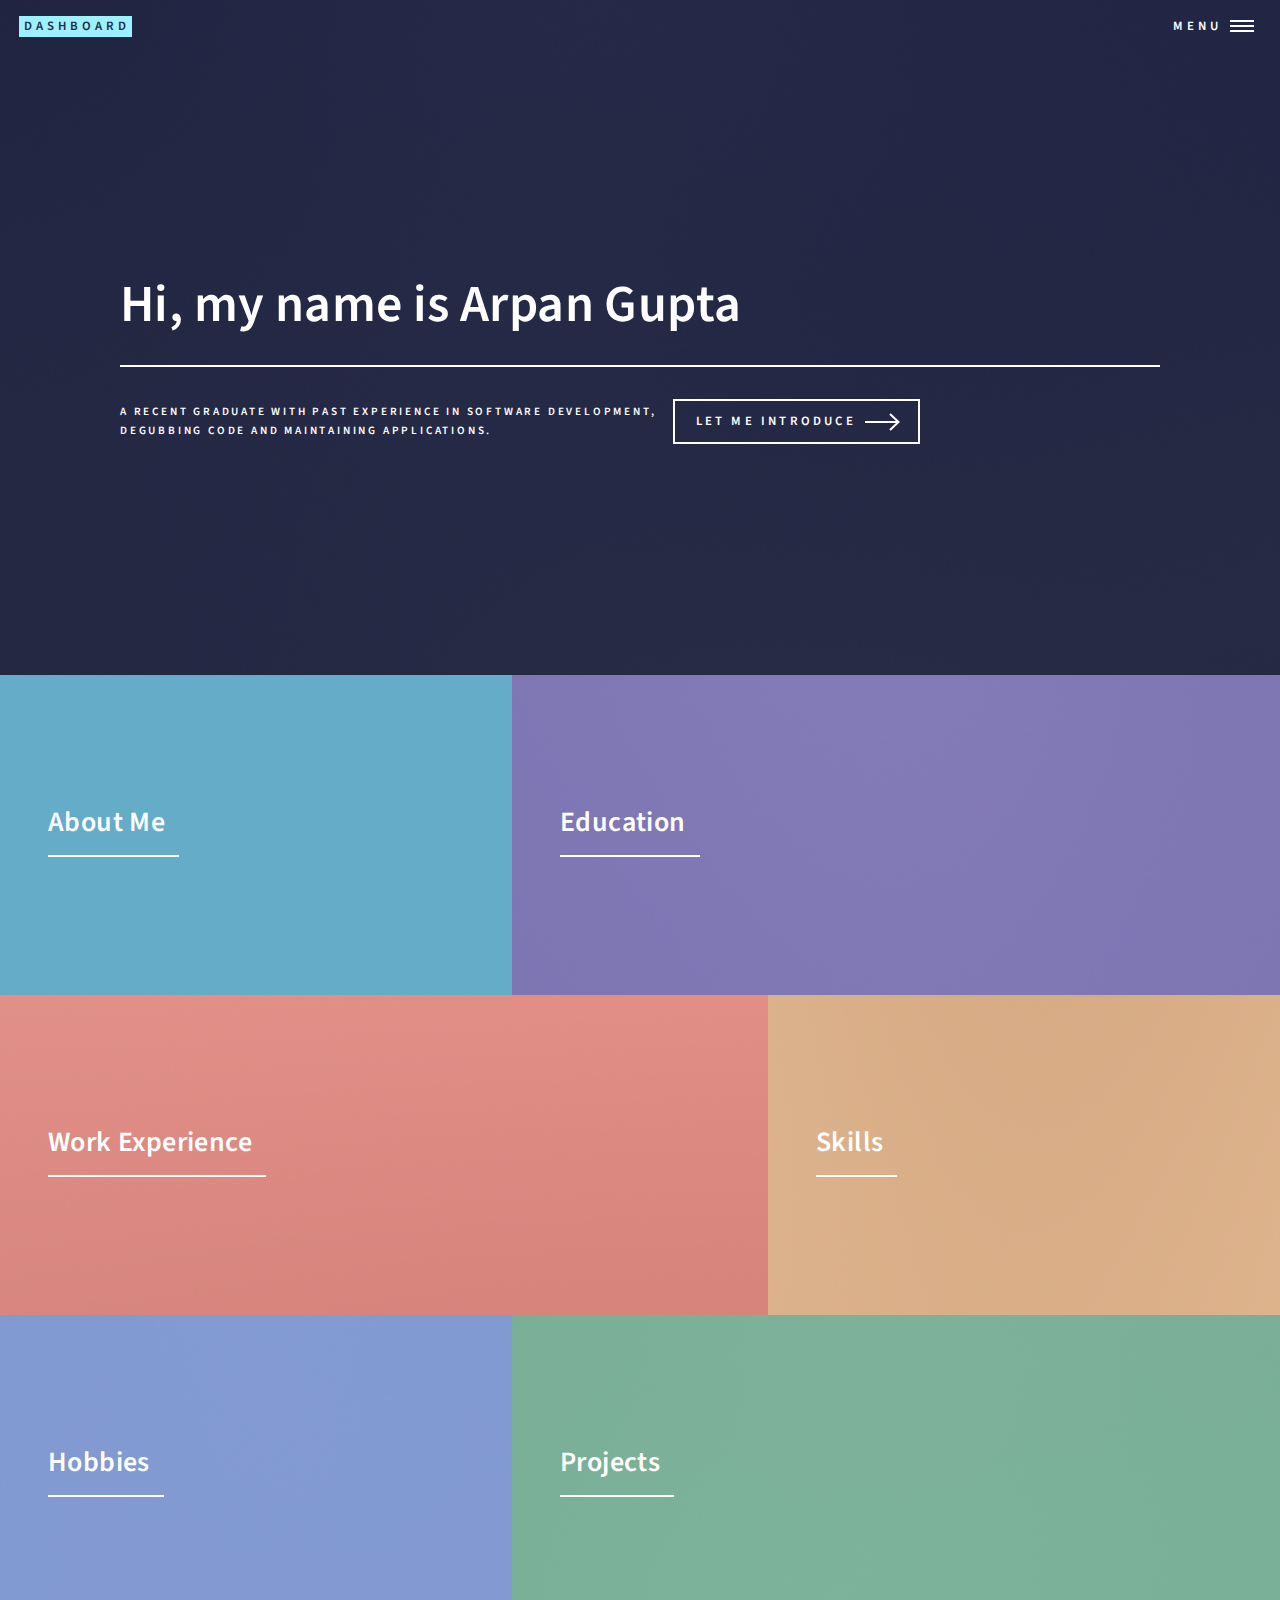
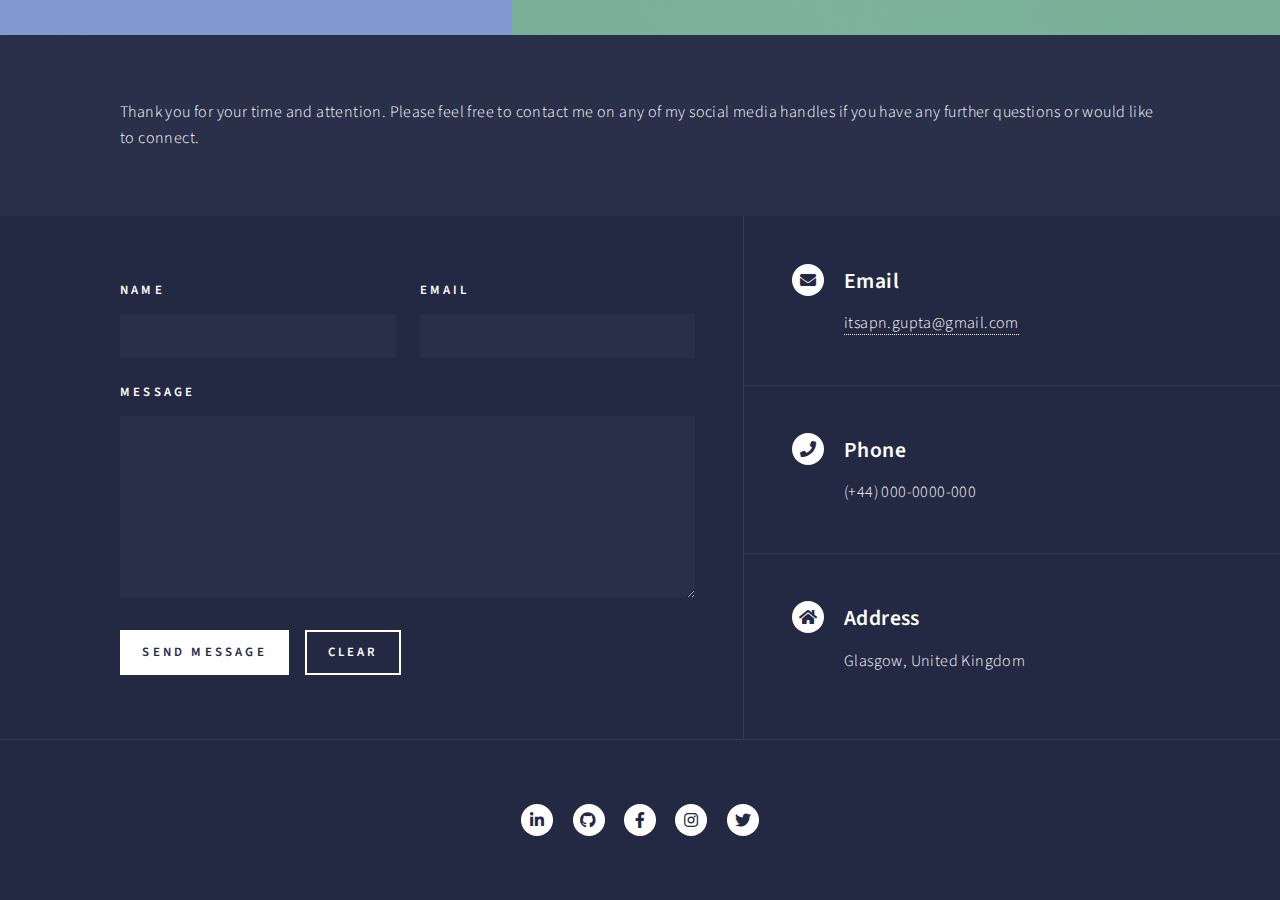
==== commit 8f40e977: "finishing" ====
--- a/index.html
+++ b/index.html
@@ -1,9 +1,5 @@
 <!DOCTYPE HTML>
-<!--
-	Forty by HTML5 UP
-	html5up.net | @ajlkn
-	Free for personal and commercial use under the CCA 3.0 license (html5up.net/license)
--->
+
 <html>
 	<head>
 		<title>Arpan's Portfolio</title>
@@ -26,18 +22,14 @@
 					</header>
 
 				<!-- Menu -->
-					<nav id="menu">
-						<ul class="links">
-							<li><a href="index.html">Home</a></li>
-							<li><a href="landing.html">Landing</a></li>
-							<li><a href="generic.html">Generic</a></li>
-							<li><a href="elements.html">Elements</a></li>
-						</ul>
-						<ul class="actions stacked">
-							<li><a href="#" class="button primary fit">Get Started</a></li>
-							<li><a href="#" class="button fit">Log In</a></li>
-						</ul>
-					</nav>
+				<nav id="menu">
+					<ul class="links">
+						<li><a href="index.html">Home</a></li>
+						<li><a href="skills.html">Skills</a></li>
+						<li><a href="project.html">Projects</a></li>
+						<li><a href="work_exp.html">Work Experience</a></li>
+					</ul>
+				</nav>
 
 				<!-- Banner -->
 					<section id="banner" class="major">
@@ -66,7 +58,6 @@
 									</span>
 									<header class="major">
 										<h3><a href="about_me.html" class="link">About Me</a></h3>
-										<!-- <p>Ipsum dolor sit amet</p> -->
 									</header>
 								</article>
 								<article>
@@ -75,7 +66,6 @@
 									</span>
 									<header class="major">
 										<h3><a href="education.html" class="link">Education</a></h3>
-										<!-- <p>feugiat amet tempus</p> -->
 									</header>
 								</article>
 								<article>
@@ -84,7 +74,6 @@
 									</span>
 									<header class="major">
 										<h3><a href="work_exp.html" class="link">Work Experience</a></h3>
-										<!-- <p>Lorem etiam nullam</p> -->
 									</header>
 								</article>
 								<article>
@@ -92,8 +81,7 @@
 										<img src="images/pic04.jpg" alt="" />
 									</span>
 									<header class="major">
-										<h3><a href="landing.html" class="link">Skills</a></h3>
-										<!-- <p>Nisl sed aliquam</p> -->
+										<h3><a href="skills.html" class="link">Skills</a></h3>
 									</header>
 								</article>
 								<article>
@@ -101,8 +89,7 @@
 										<img src="images/pic05.jpg" alt="" />
 									</span>
 									<header class="major">
-										<h3><a href="landing.html" class="link">Hobbies</a></h3>
-										<!-- <p>Ipsum dolor sit amet</p> -->
+										<h3><a href="hobbies.html" class="link">Hobbies</a></h3>
 									</header>
 								</article>
 								<article>
@@ -110,8 +97,7 @@
 										<img src="images/pic06.jpg" alt="" />
 									</span>
 									<header class="major">
-										<h3><a href="landing.html" class="link">Projects</a></h3>
-										<!-- <p>Feugiat amet tempus</p> -->
+										<h3><a href="project.html" class="link">Projects</a></h3>
 									</header>
 								</article>
 							</section>
@@ -119,13 +105,11 @@
 						<!-- Two -->
 							<section id="two">
 								<div class="inner">
-									<header class="major">
-										<h2>Massa libero</h2>
-									</header>
-									<p>Nullam et orci eu lorem consequat tincidunt vivamus et sagittis libero. Mauris aliquet magna magna sed nunc rhoncus pharetra. Pellentesque condimentum sem. In efficitur ligula tate urna. Maecenas laoreet massa vel lacinia pellentesque lorem ipsum dolor. Nullam et orci eu lorem consequat tincidunt. Vivamus et sagittis libero. Mauris aliquet magna magna sed nunc rhoncus amet pharetra et feugiat tempus.</p>
-									<ul class="actions">
-										<li><a href="landing.html" class="button next">Get Started</a></li>
-									</ul>
+									<p>
+										Thank you for your time and attention. Please feel free to contact me 
+										on any of my social media handles if you have any further questions or 
+										would like to connect.
+									</p>
 								</div>
 							</section>
 
@@ -161,23 +145,21 @@
 									<div class="contact-method">
 										<span class="icon solid alt fa-envelope"></span>
 										<h3>Email</h3>
-										<a href="#">information@untitled.tld</a>
+										<a href="#">itsapn.gupta@gmail.com</a>
 									</div>
 								</section>
 								<section>
 									<div class="contact-method">
 										<span class="icon solid alt fa-phone"></span>
 										<h3>Phone</h3>
-										<span>(000) 000-0000 x12387</span>
+										<span>(+44) 000-0000-000</span>
 									</div>
 								</section>
 								<section>
 									<div class="contact-method">
 										<span class="icon solid alt fa-home"></span>
 										<h3>Address</h3>
-										<span>1234 Somewhere Road #5432<br />
-										Nashville, TN 00000<br />
-										United States of America</span>
+										<span>Glasgow, United Kingdom</span>
 									</div>
 								</section>
 							</section>
@@ -185,21 +167,17 @@
 					</section>
 
 				<!-- Footer -->
-					<footer id="footer">
-						<div class="inner">
-							<ul class="icons">
-								<li><a href="#" class="icon brands alt fa-twitter"><span class="label">Twitter</span></a></li>
-								<li><a href="#" class="icon brands alt fa-facebook-f"><span class="label">Facebook</span></a></li>
-								<li><a href="#" class="icon brands alt fa-instagram"><span class="label">Instagram</span></a></li>
-								<li><a href="#" class="icon brands alt fa-github"><span class="label">GitHub</span></a></li>
-								<li><a href="#" class="icon brands alt fa-linkedin-in"><span class="label">LinkedIn</span></a></li>
-							</ul>
-							<ul class="copyright">
-								<li>&copy; Untitled</li><li>Design: <a href="https://html5up.net">HTML5 UP</a></li>
-							</ul>
-						</div>
-					</footer>
-
+				<footer id="footer">
+					<div class="inner">
+						<ul class="icons">
+							<li><a href="https://www.linkedin.com/in/apngupta/" class="icon brands alt fa-linkedin-in"><span class="label">LinkedIn</span></a></li>
+							<li><a href="https://github.com/Arpangpta/" class="icon brands alt fa-github"><span class="label">GitHub</span></a></li>
+							<li><a href="https://www.facebook.com/itsapn.gupta/" class="icon brands alt fa-facebook-f"><span class="label">Facebook</span></a></li>
+							<li><a href="https://www.instagram.com/its_apn.gupta/" class="icon brands alt fa-instagram"><span class="label">Instagram</span></a></li>
+							<li><a href="https://x.com/apn_gupta" class="icon brands alt fa-twitter"><span class="label">Twitter</span></a></li>
+						</ul>
+					</div>
+				</footer>
 			</div>
 
 		<!-- Scripts -->
